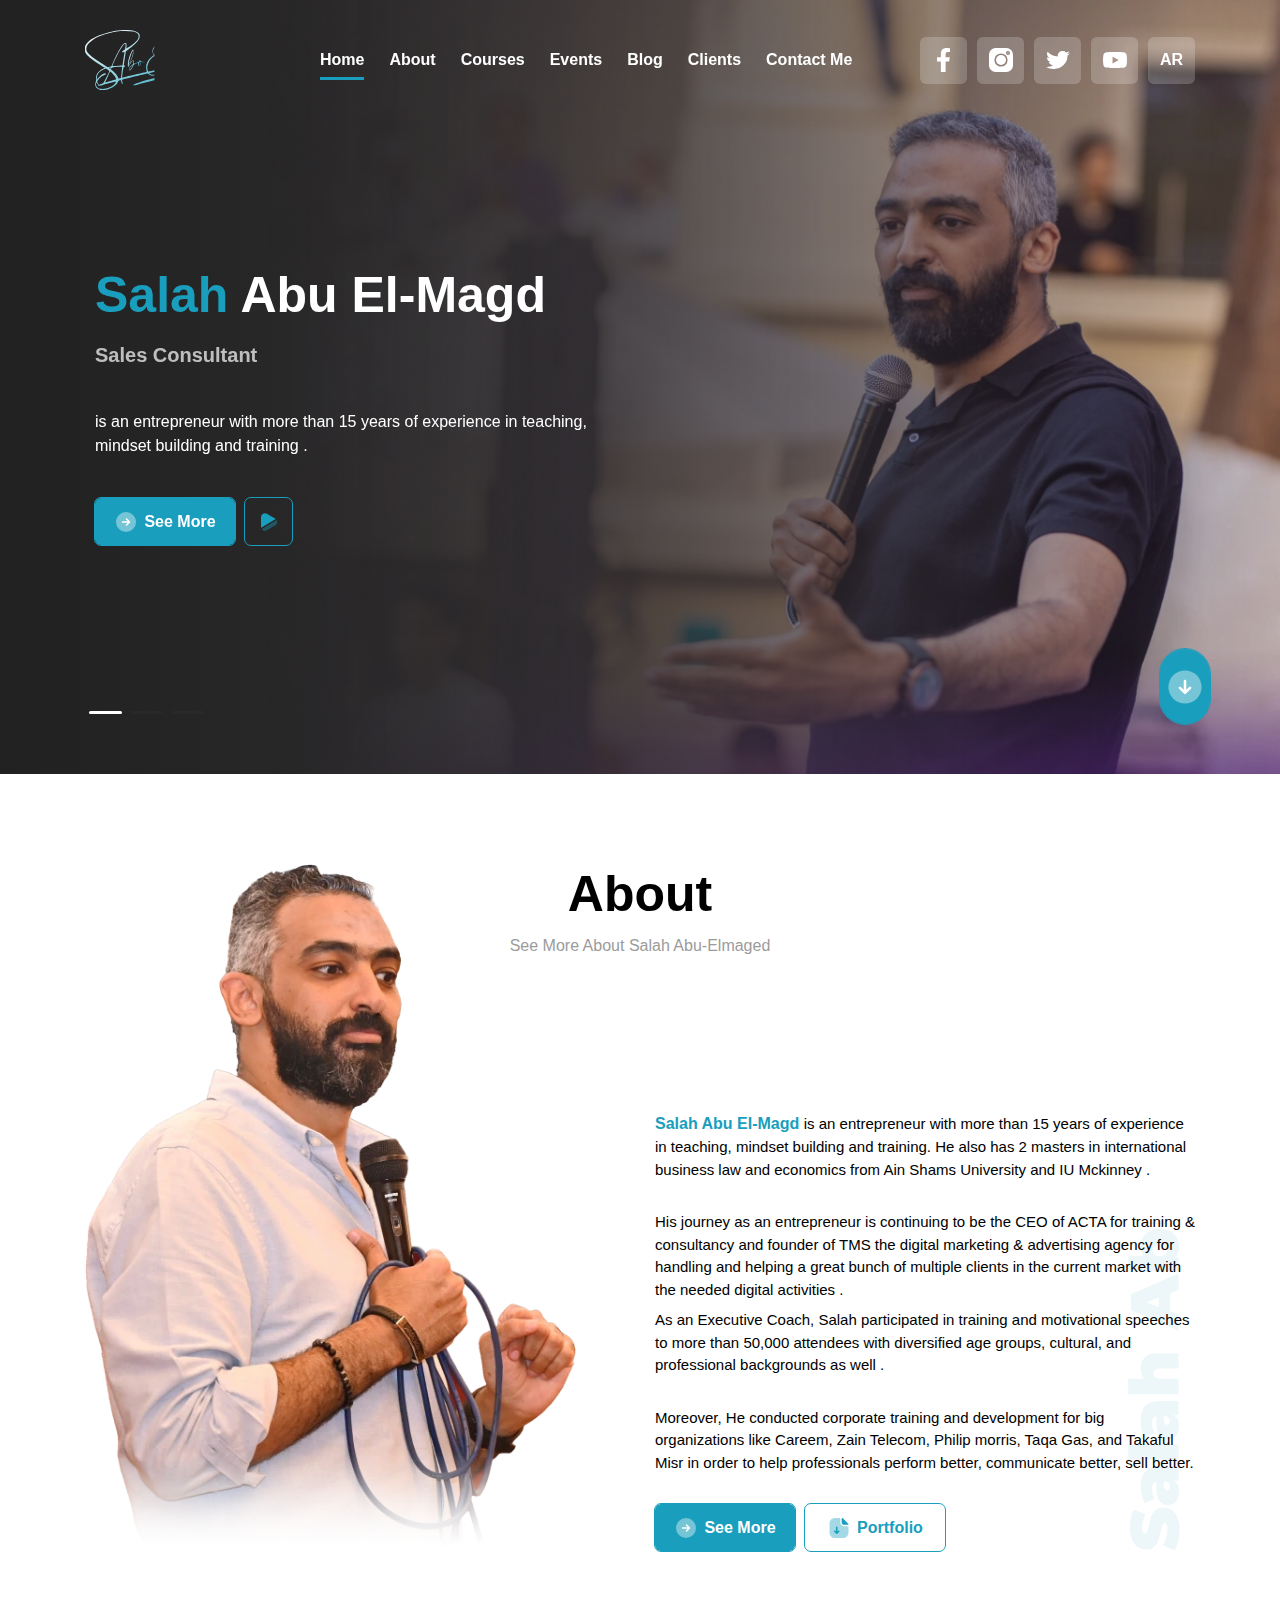
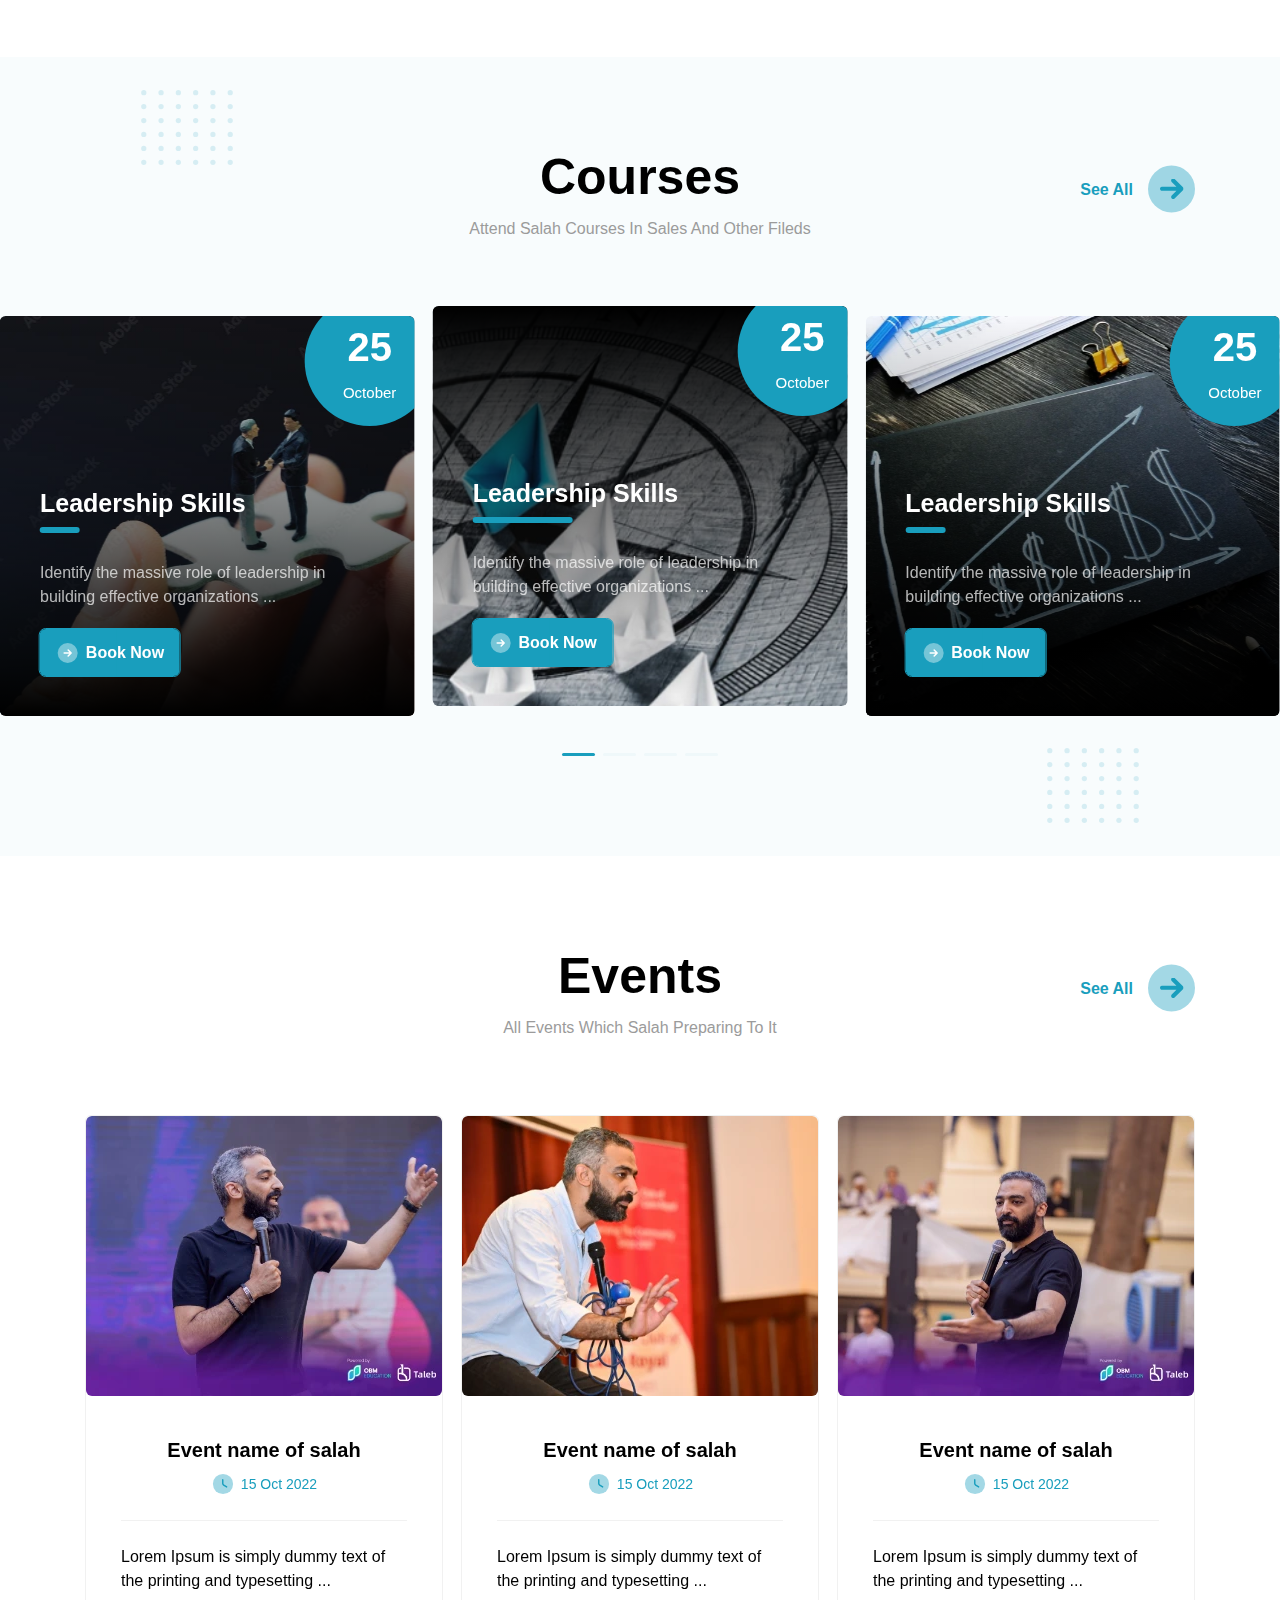
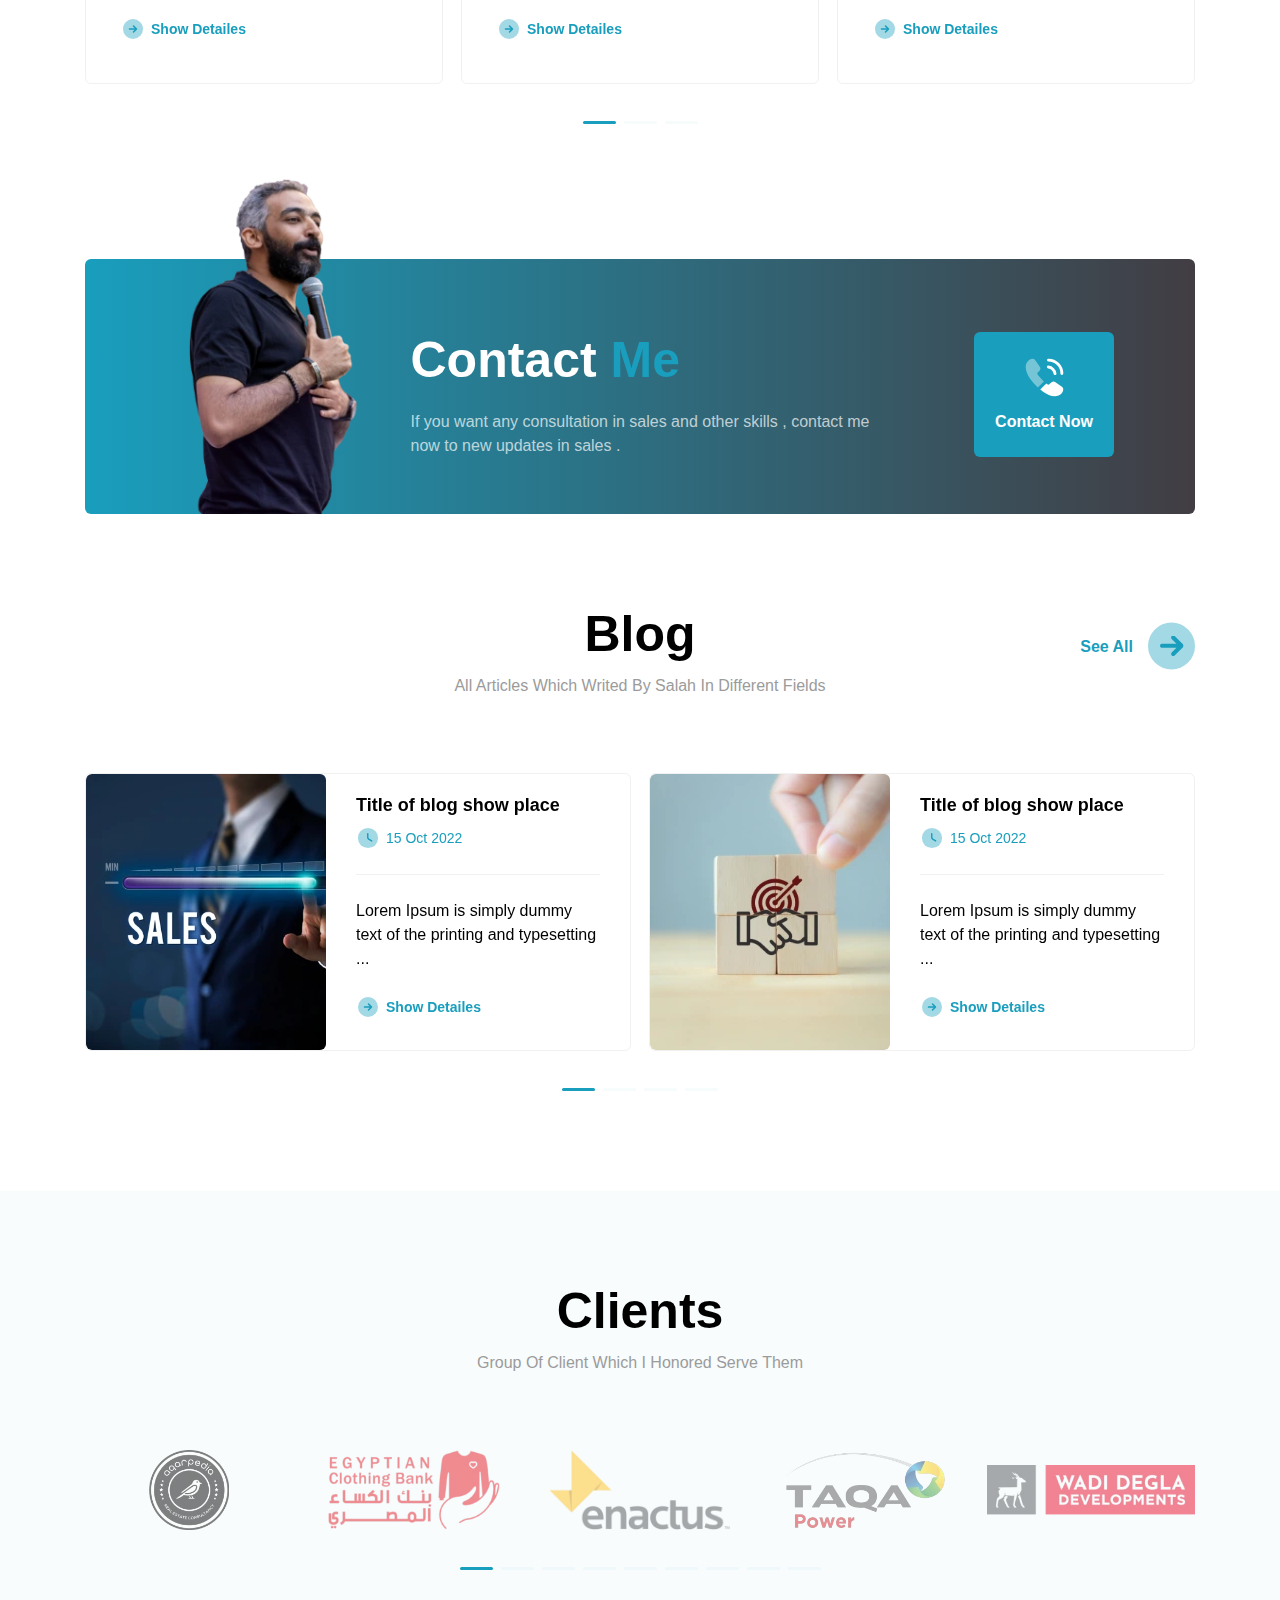
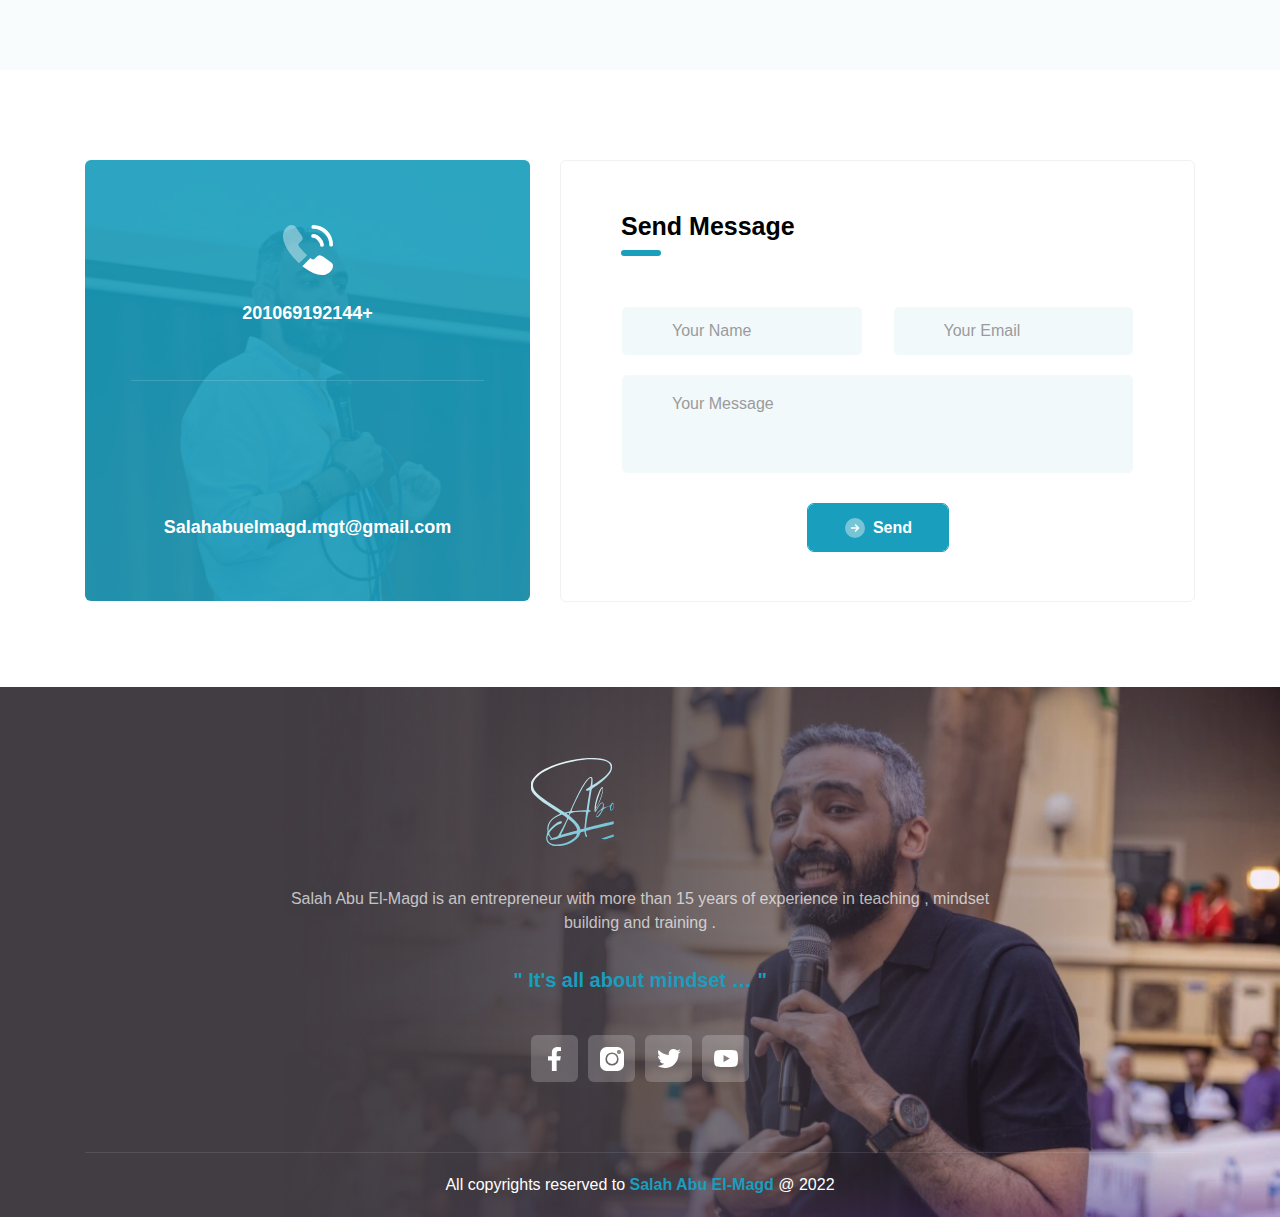
==== index.html @ ba46183a "edit data" ====
<!DOCTYPE html>
<html dir="ltr">
  <head>
    <meta charset="utf-8">
    <meta name="description" content="....">
    <meta name="author" content="misara adel">
    <meta name="viewport" content="width=device-width, initial-scale=1, shrink-to-fit=no">
    <title>
      Salah Abu El-Magd
    </title>
    <link rel="shortcut icon" href="assets/images/logo/icon.png" type="image/x-icon"/>
    <link rel="stylesheet" href="assets/css/lib/all.min.css" />
    <link rel="stylesheet" href="assets/css/lib/animate.css" />
    <link rel="stylesheet" href="assets/css/lib/bootstrap.css" />
    <!-- <link rel="stylesheet" href="assets/css/lib/bootstrap-rtl.min.css" /> -->
    <link rel="stylesheet" href="assets/css/lib/swiper-bundle.min.css" />
    <link rel="stylesheet" href="assets/css/style.css" />
  </head>
  <body>
    <nav class="navbar">
      <div class="container">
        <div class="contain">
          <div class="hamburger">
            <span class="line"></span>
            <span class="line"></span>
            <span class="line"></span>
          </div>
          
          <a href="index.html" class="brand-name">
            <img src="assets/images/logo/logo.svg" loading="lazy" alt="" />
          </a>

          <div class="nav-contain">
            <ul class="navbar-nav">
              <li class="nav-item">
                <a href="index.html" class="nav-link active">
                  Home
                </a>
              </li>
  
              <li class="nav-item">
                <a href="about.html" class="nav-link">
                  About
                </a>
              </li>
  
              <li class="nav-item">
                <a href="courses.html" class="nav-link">
                  Courses
                </a>
              </li>
  
              <li class="nav-item">
                <a href="events.html" class="nav-link">
                  Events
                </a>
              </li>
  
              <li class="nav-item">
                <a href="blog.html" class="nav-link">
                  Blog
                </a>
              </li>
  
              <li class="nav-item">
                <a href="#" class="nav-link">
                  Clients
                </a>
              </li>
  
              <li class="nav-item">
                <a href="contact.html" class="nav-link">
                  Contact Me
                </a>
              </li>
            </ul>

            <ul class="socail-media">
              <li>
                <a href="#">
                  <img src="assets/images/footer/facebook.svg" loading="lazy" alt="" />
                </a>
              </li>

              <li>
                <a href="#">
                  <img src="assets/images/footer/instagram.svg" loading="lazy" alt="" />
                </a>
              </li>

              <li>
                <a href="#">
                  <img src="assets/images/footer/twitter.svg" loading="lazy" alt="" />
                </a>
              </li>

              <li>
                <a href="#">
                  <img src="assets/images/footer/youtube.svg" loading="lazy" alt="" />
                </a>
              </li>

              <li>
                <a href="#">
                  <span>
                    AR
                  </span>
                </a>
              </li>
            </ul>
          </div>
        </div>
      </div>
    </nav>

    <main>
      <header>
        <div class="container">
          <div class="row">
            <div class="col-lg-6 col-12">
              <div class="swiper swiper-header">
                <div class="swiper-wrapper">
                  <div class="swiper-slide">
                    <div class="contain">
                      <h1>
                        <span>
                          Salah
                        </span>

                        Abu El-Magd
                      </h1>

                      <p class="sub-title">
                        Sales Consultant
                      </p>

                      <p class="desc">
                        is an entrepreneur with more than 15 years of experience in teaching, mindset building and training .
                      </p>

                      <div class="button-contain">
                        <a href="about.html" class="custom-btn primary-color">
                          <img src="assets/images/icons/arrow.svg" loading="lazy" alt="" />

                          <span>
                            See More
                          </span>
                        </a>

                        <a href="#" class="video-play">
                          <img src="assets/images/icons/video.svg" loading="lazy" alt="" />
                        </a>
                      </div>
                    </div>
                  </div>

                  <div class="swiper-slide">
                    <div class="contain">
                      <h1>
                        <span>
                          Salah
                        </span>

                        Abu El-Magd
                      </h1>

                      <p class="sub-title">
                        Sales Consultant
                      </p>

                      <p class="desc">
                        is an entrepreneur with more than 15 years of experience in teaching, mindset building and training .
                      </p>

                      <div class="button-contain">
                        <a href="about.html" class="custom-btn primary-color">
                          <img src="assets/images/icons/arrow.svg" loading="lazy" alt="" />

                          <span>
                            See More
                          </span>
                        </a>

                        <a href="#" class="video-play">
                          <img src="assets/images/icons/video.svg" loading="lazy" alt="" />
                        </a>
                      </div>
                    </div>
                  </div>

                  <div class="swiper-slide">
                    <div class="contain">
                      <h1>
                        <span>
                          Salah
                        </span>

                        Abu El-Magd
                      </h1>

                      <p class="sub-title">
                        Sales Consultant
                      </p>

                      <p class="desc">
                        is an entrepreneur with more than 15 years of experience in teaching, mindset building and training .
                      </p>

                      <div class="button-contain">
                        <a href="about.html" class="custom-btn primary-color">
                          <img src="assets/images/icons/arrow.svg" loading="lazy" alt="" />

                          <span>
                            See More
                          </span>
                        </a>

                        <a href="#" class="video-play">
                          <img src="assets/images/icons/video.svg" loading="lazy" alt="" />
                        </a>
                      </div>
                    </div>
                  </div>
                </div>

                <div class="swiper-pagination"></div>
              </div>
            </div>
          </div>

          <a href="#courses" class="scroll-arrow">
            <img src="assets/images/icons/down_arrow.svg" loading="lazy" alt="" />
          </a>
        </div>
      </header>

      <section class="about general-section">
        <div class="container">
          <div class="heading">
            <h1>
              About
            </h1>

            <p>
              See more about Salah Abu-Elmaged
            </p>
          </div>

          <div class="row">
            <div class="col-lg-6 col-12 mobile-order-1">
              <div class="image-content">
                <img
                  src="assets/images/about/about.webp"
                  loading="lazy"
                  alt="" />
              </div>
            </div>

            <div class="col-lg-6 col-12 mobile-order-0 mb-3">
              <div class="contain">
                <p>
                  <span>
                    Salah Abu EI-Magd
                  </span>

                  is an entrepreneur with more than 15 years of experience in teaching, mindset building and training. He also has 2 masters in international business law and economics from Ain Shams University and IU Mckinney . 
                </p>

                <p class="mb-2">
                  His journey as an entrepreneur is continuing to be the CEO of ACTA for training & consultancy and founder of TMS the digital marketing & advertising agency for handling and helping a great bunch of multiple clients in the current market with the needed digital activities . 
                </p>

                <p>
                  As an Executive Coach, Salah participated in training and motivational speeches to more than 50,000 attendees with diversified age groups, cultural, and professional backgrounds as well . 
                </p>

                <p>
                  Moreover, He conducted corporate training and development for big organizations like Careem, Zain Telecom, Philip morris, Taqa Gas, and Takaful Misr in order to help professionals perform better, communicate better, sell better. 
                </p>

                <div class="button-contain">
                  <a href="about.html" class="custom-btn primary-color">
                    <img
                      src="assets/images/icons/arrow.svg"
                      loading="lazy"
                      alt="" />

                    <span>
                      See More
                    </span>
                  </a>

                  <a href="#" class="custom-btn boder-color">
                    <img
                      src="assets/images/icons/download.svg"
                      loading="lazy"
                      alt="" />

                    <span>
                      Portfolio
                    </span>
                  </a>
                </div>
              </div>
            </div>
          </div>
        </div>
      </section>

      <section class="courses general-section" id="courses">
        <div class="container">
          <div class="heading">
            <h1>
              Courses
            </h1>

            <p>
              Attend salah courses in sales and other fileds
            </p>

            <a href="courses.html" class="see-more">
              <span>
                See All
              </span>
  
              <div class="image-content">
                <img src="assets/images/icons/left_arrow.svg" loading="lazy" alt="" />
              </div>
            </a>
          </div>
        </div>

        <div class="swiper swiper-courses">
          <div class="swiper-wrapper">
            <div class="swiper-slide">
              <div class="course-box">
                <div class="date">
                  <span class="number">
                    25
                  </span>

                  <span class="month">
                    October
                  </span>
                </div>

                <img src="assets/images/courses/course_1.webp" class="banner-img" loading="lazy" alt="" />

                <div class="contain">
                  <h2>
                    Leadership Skills
                  </h2>

                  <p>
                    Identify the massive role of leadership in building effective organizations ...
                  </p>

                  <a href="course_details.html" class="custom-btn primary-color">
                    <img src="assets/images/icons/arrow.svg" loading="lazy" alt="" />

                    <span>
                      Book Now
                    </span>
                  </a>
                </div>
              </div>
            </div>

            <div class="swiper-slide">
              <div class="course-box">
                <div class="date">
                  <span class="number">
                    25
                  </span>

                  <span class="month">
                    October
                  </span>
                </div>

                <img src="assets/images/courses/course_2.webp" class="banner-img" loading="lazy" alt="" />

                <div class="contain">
                  <h2>
                    Leadership Skills
                  </h2>

                  <p>
                    Identify the massive role of leadership in building effective organizations ...
                  </p>

                  <a href="course_details.html" class="custom-btn primary-color">
                    <img src="assets/images/icons/arrow.svg" loading="lazy" alt="" />

                    <span>
                      Book Now
                    </span>
                  </a>
                </div>
              </div>
            </div>

            <div class="swiper-slide">
              <div class="course-box">
                <div class="date">
                  <span class="number">
                    25
                  </span>

                  <span class="month">
                    October
                  </span>
                </div>

                <img src="assets/images/courses/course_3.webp" class="banner-img" loading="lazy" alt="" />

                <div class="contain">
                  <h2>
                    Leadership Skills
                  </h2>

                  <p>
                    Identify the massive role of leadership in building effective organizations ...
                  </p>

                  <a href="course_details.html" class="custom-btn primary-color">
                    <img src="assets/images/icons/arrow.svg" loading="lazy" alt="" />

                    <span>
                      Book Now
                    </span>
                  </a>
                </div>
              </div>
            </div>

            <div class="swiper-slide">
              <div class="course-box">
                <div class="date">
                  <span class="number">
                    25
                  </span>

                  <span class="month">
                    October
                  </span>
                </div>

                <img src="assets/images/courses/course_3.webp" class="banner-img" loading="lazy" alt="" />

                <div class="contain">
                  <h2>
                    Leadership Skills
                  </h2>

                  <p>
                    Identify the massive role of leadership in building effective organizations ...
                  </p>

                  <a href="course_details.html" class="custom-btn primary-color">
                    <img src="assets/images/icons/arrow.svg" loading="lazy" alt="" />

                    <span>
                      Book Now
                    </span>
                  </a>
                </div>
              </div>
            </div>
          </div>

          <div class="swiper-pagination"></div>
        </div>
      </section>

      <section class="events general-section">
        <div class="container">
          <div class="heading">
            <h1>
              Events
            </h1>

            <p>
              All events which salah preparing to it
            </p>

            <a href="events.html" class="see-more">
              <span>
                See All
              </span>
  
              <div class="image-content">
                <img src="assets/images/icons/left_arrow.svg" loading="lazy" alt="" />
              </div>
            </a>
          </div>

          <div class="swiper swiper-events">
            <div class="swiper-wrapper">
              <div class="swiper-slide">
                <div class="events-box">
                  <div class="image-content">
                    <img
                      src="assets/images/events/event_1.webp"
                      loading="lazy"
                      alt="" />
                  </div>

                  <div class="contain">
                    <h2>
                      Event name of salah
                    </h2>
                    
                    <div class="date">
                      <img src="assets/images/icons/clock.svg" loading="lazy" alt="" />

                      <span>
                        15 Oct 2022
                      </span>
                    </div>

                    <p>
                      Lorem Ipsum is simply dummy text of the printing and typesetting ...
                    </p>

                    <a href="single-event.html" class="see-more">
                      <img src="assets/images/icons/details_arrow.svg" loading="lazy" alt="" />

                      <span>
                        Show Detailes
                      </span>
                    </a>
                  </div>
                </div>
              </div>

              <div class="swiper-slide">
                <div class="events-box">
                  <div class="image-content">
                    <img
                      src="assets/images/events/event_2.webp"
                      loading="lazy"
                      alt="" />
                  </div>

                  <div class="contain">
                    <h2>
                      Event name of salah
                    </h2>
                    
                    <div class="date">
                      <img src="assets/images/icons/clock.svg" loading="lazy" alt="" />

                      <span>
                        15 Oct 2022
                      </span>
                    </div>

                    <p>
                      Lorem Ipsum is simply dummy text of the printing and typesetting ...
                    </p>

                    <a href="single-event.html" class="see-more">
                      <img src="assets/images/icons/details_arrow.svg" loading="lazy" alt="" />

                      <span>
                        Show Detailes
                      </span>
                    </a>
                  </div>
                </div>
              </div>

              <div class="swiper-slide">
                <div class="events-box">
                  <div class="image-content">
                    <img
                      src="assets/images/events/event_3.webp"
                      loading="lazy"
                      alt="" />
                  </div>

                  <div class="contain">
                    <h2>
                      Event name of salah
                    </h2>
                    
                    <div class="date">
                      <img src="assets/images/icons/clock.svg" loading="lazy" alt="" />

                      <span>
                        15 Oct 2022
                      </span>
                    </div>

                    <p>
                      Lorem Ipsum is simply dummy text of the printing and typesetting ...
                    </p>

                    <a href="single-event.html" class="see-more">
                      <img src="assets/images/icons/details_arrow.svg" loading="lazy" alt="" />

                      <span>
                        Show Detailes
                      </span>
                    </a>
                  </div>
                </div>
              </div>
            </div>

            <div class="swiper-pagination"></div>
          </div>
        </div>
      </section>

      <section class="contact-now">
        <div class="container">
          <div class="contain">
            <div class="row">
              <div class="col-lg-3 col-12">
                <div class="image-content">
                  <img src="assets/images/contact_now/contact.webp" loading="lazy" alt="" />
                </div>
              </div>

              <div class="col-lg-9 col-12">
                <div class="data">
                  <div class="head-contain">
                    <h1>
                      Contact 

                      <span>
                        Me
                      </span>
                    </h1>

                    <p>
                      If you want any consultation in sales and other skills , contact me now to new updates in sales .
                    </p>
                  </div>

                  <a href="#" class="contact-phone">
                    <img src="assets/images/icons/call.svg" loading="lazy" alt="" />

                    <span>
                      Contact Now
                    </span>
                  </a>
                </div>
              </div>
            </div>
          </div>
        </div>
      </section>

      <section class="blog general-section">
        <div class="container">
          <div class="heading">
            <h1>
              Blog
            </h1>

            <p>
              All articles which writed by salah in different fields
            </p>

            <a href="blog.html" class="see-more">
              <span>
                See All
              </span>

              <div class="image-content">
                <img src="assets/images/icons/left_arrow.svg" loading="lazy" alt="" />
              </div>
            </a>
          </div>

          <div class="swiper swiper-blog">
            <div class="swiper-wrapper">
              <div class="swiper-slide">
                <div class="blog-box">
                  <div class="image-content">
                    <img src="assets/images/blog/blog_1.webp" loading="lazy" alt="" />
                  </div>

                  <div class="contain">
                    <h2>
                      Title of blog show place
                    </h2>

                    <div class="date">
                      <img src="assets/images/icons/clock.svg" loading="lazy" alt="" />

                      <span>
                        15 Oct 2022
                      </span>
                    </div>

                    <p>
                      Lorem Ipsum is simply dummy text of the printing and typesetting ...
                    </p>

                    <a href="single-blog.html" class="see-more">
                      <img src="assets/images/icons/details_arrow.svg" loading="lazy" alt="" />

                      <span>
                        Show Detailes
                      </span>
                    </a>
                  </div>
                </div>
              </div>

              <div class="swiper-slide">
                <div class="blog-box">
                  <div class="image-content">
                    <img src="assets/images/blog/blog_2.webp" loading="lazy" alt="" />
                  </div>

                  <div class="contain">
                    <h2>
                      Title of blog show place
                    </h2>

                    <div class="date">
                      <img src="assets/images/icons/clock.svg" loading="lazy" alt="" />

                      <span>
                        15 Oct 2022
                      </span>
                    </div>

                    <p>
                      Lorem Ipsum is simply dummy text of the printing and typesetting ...
                    </p>

                    <a href="single-blog.html" class="see-more">
                      <img src="assets/images/icons/details_arrow.svg" loading="lazy" alt="" />

                      <span>
                        Show Detailes
                      </span>
                    </a>
                  </div>
                </div>
              </div>

              <div class="swiper-slide">
                <div class="blog-box">
                  <div class="image-content">
                    <img src="assets/images/blog/blog_1.webp" loading="lazy" alt="" />
                  </div>

                  <div class="contain">
                    <h2>
                      Title of blog show place
                    </h2>

                    <div class="date">
                      <img src="assets/images/icons/clock.svg" loading="lazy" alt="" />

                      <span>
                        15 Oct 2022
                      </span>
                    </div>

                    <p>
                      Lorem Ipsum is simply dummy text of the printing and typesetting ...
                    </p>

                    <a href="single-blog.html" class="see-more">
                      <img src="assets/images/icons/details_arrow.svg" loading="lazy" alt="" />

                      <span>
                        Show Detailes
                      </span>
                    </a>
                  </div>
                </div>
              </div>

              <div class="swiper-slide">
                <div class="blog-box">
                  <div class="image-content">
                    <img src="assets/images/blog/blog_2.webp" loading="lazy" alt="" />
                  </div>

                  <div class="contain">
                    <h2>
                      Title of blog show place
                    </h2>

                    <div class="date">
                      <img src="assets/images/icons/clock.svg" loading="lazy" alt="" />

                      <span>
                        15 Oct 2022
                      </span>
                    </div>

                    <p>
                      Lorem Ipsum is simply dummy text of the printing and typesetting ...
                    </p>

                    <a href="single-blog.html" class="see-more">
                      <img src="assets/images/icons/details_arrow.svg" loading="lazy" alt="" />

                      <span>
                        Show Detailes
                      </span>
                    </a>
                  </div>
                </div>
              </div>
            </div>

            <div class="swiper-pagination"></div>
          </div>
        </div>
      </section>

      <section class="clients general-section">
        <div class="container">
          <div class="heading">
            <h1>
              Clients
            </h1>

            <p>
              Group of client which I honored serve them
            </p>
          </div>

          <div class="swiper swiper-clients">
            <div class="swiper-wrapper">
              <div class="swiper-slide">
                <div class="client-box">
                  <img src="assets/images/clients/client_1.webp" loading="lazy" alt="" />
                </div>
              </div>

              <div class="swiper-slide">
                <div class="client-box">
                  <img src="assets/images/clients/client_2.webp" loading="lazy" alt="" />
                </div>
              </div>

              <div class="swiper-slide">
                <div class="client-box">
                  <img src="assets/images/clients/client_3.webp" loading="lazy" alt="" />
                </div>
              </div>

              <div class="swiper-slide">
                <div class="client-box">
                  <img src="assets/images/clients/client_4.webp" loading="lazy" alt="" />
                </div>
              </div>

              <div class="swiper-slide">
                <div class="client-box">
                  <img src="assets/images/clients/client_5.webp" loading="lazy" alt="" />
                </div>
              </div>

              <div class="swiper-slide">
                <div class="client-box">
                  <img src="assets/images/clients/client_2.webp" loading="lazy" alt="" />
                </div>
              </div>

              <div class="swiper-slide">
                <div class="client-box">
                  <img src="assets/images/clients/client_3.webp" loading="lazy" alt="" />
                </div>
              </div>

              <div class="swiper-slide">
                <div class="client-box">
                  <img src="assets/images/clients/client_4.webp" loading="lazy" alt="" />
                </div>
              </div>

              <div class="swiper-slide">
                <div class="client-box">
                  <img src="assets/images/clients/client_5.webp" loading="lazy" alt="" />
                </div>
              </div>
            </div>

            <div class="swiper-pagination"></div>
          </div>
        </div>
      </section>

      <section class="contact-us general-section">
        <div class="container">
          <div class="row">
            <div class="col-lg-5 col-12 mb-3">
              <div class="contact-box">
                <a href="tel:+201069192144" target="_blank" class="contact-phone">
                  <img src="assets/images/icons/call.svg" loading="lazy" alt="" />

                  <span>
                    201069192144+
                  </span>
                </a>

                <a href="mailto:Salahabuelmagd.mgt@gmail.com" target="_blank" class="contact-email">
                  <img src="assets/images/icons/sms.svg" loading="lazy" alt="" />

                  <span>
                    Salahabuelmagd.mgt@gmail.com
                  </span>
                </a>
              </div>
            </div>

            <div class="col-lg-7 col-12">
              <form action="" class="form-contain">
                <h1>
                  Send Message
                </h1>

                <div class="row">
                  <div class="col-lg-6 col-12">
                    <div class="form-group">
                      <img src="assets/images/icons/user.svg" loading="lazy" alt="" />

                      <input type="text" placeholder="Your Name" class="form-control" />
                    </div>
                  </div>

                  <div class="col-lg-6 col-12">
                    <div class="form-group">
                      <img src="assets/images/icons/sms.svg" loading="lazy" alt="" />

                      <input type="text" placeholder="Your Email" class="form-control" />
                    </div>
                  </div>

                  <div class="col-12">
                    <div class="form-group text-area">
                      <img src="assets/images/icons/write.svg" loading="lazy" alt="" />

                      <textarea name="" placeholder="Your Message " class="form-control" id="" cols="30" rows="10"></textarea>
                    </div>
                  </div>

                  <div class="col-12">
                    <div class="button-contain">
                      <a href="#" class="custom-btn primary-color">
                        <img src="assets/images/icons/arrow.svg" loading="lazy" alt="" />

                        <span>
                          Send
                        </span>
                      </a>
                    </div>
                  </div>
                </div>
              </form>
            </div>
          </div>
        </div>
      </section>
    </main>

    <footer>
      <div class="container">
        <div class="row">
          <div class="col-lg-8 col-12 mx-auto">
            <div class="contain">
              <a href="index.html" class="brand-name">
                <img src="assets/images/logo/logo.svg" loading="lazy" alt="" />
              </a>
    
              <p>
                Salah Abu El-Magd is an entrepreneur with more than 15 years of experience in
                teaching , mindset building and training .
              </p>
    
              <span>
                " It's all about mindset … "
              </span>
    
              <ul class="socail-media">
                <li>
                  <a href="#">
                    <img src="assets/images/footer/facebook.svg" loading="lazy" alt="" />
                  </a>
                </li>
    
                <li>
                  <a href="#">
                    <img src="assets/images/footer/instagram.svg" loading="lazy" alt="" />
                  </a>
                </li>
    
                <li>
                  <a href="#">
                    <img src="assets/images/footer/twitter.svg" loading="lazy" alt="" />
                  </a>
                </li>
    
                <li>
                  <a href="#">
                    <img src="assets/images/footer/youtube.svg" loading="lazy" alt="" />
                  </a>
                </li>
              </ul>
            </div>
          </div>
        </div>
        

        <div class="copyrights">
          <p>
            All copyrights reserved to 
            <span>
              Salah Abu El-Magd
            </span>
            @ 2022 
          </p>
        </div>
      </div>
    </footer>
    
    <script src="assets/js/lib/jquery4.js"></script>
    <script src="assets/js/lib/popper.js"></script>
    <script src="assets/js/lib/bootstrap.js"></script>
    <script src="assets/js/lib/swiper-bundle.min.js"></script>
    <script src="assets/js/lib/wow.min.js"></script>
    <script src="assets/js/main.js"></script>
  </body>
</html>
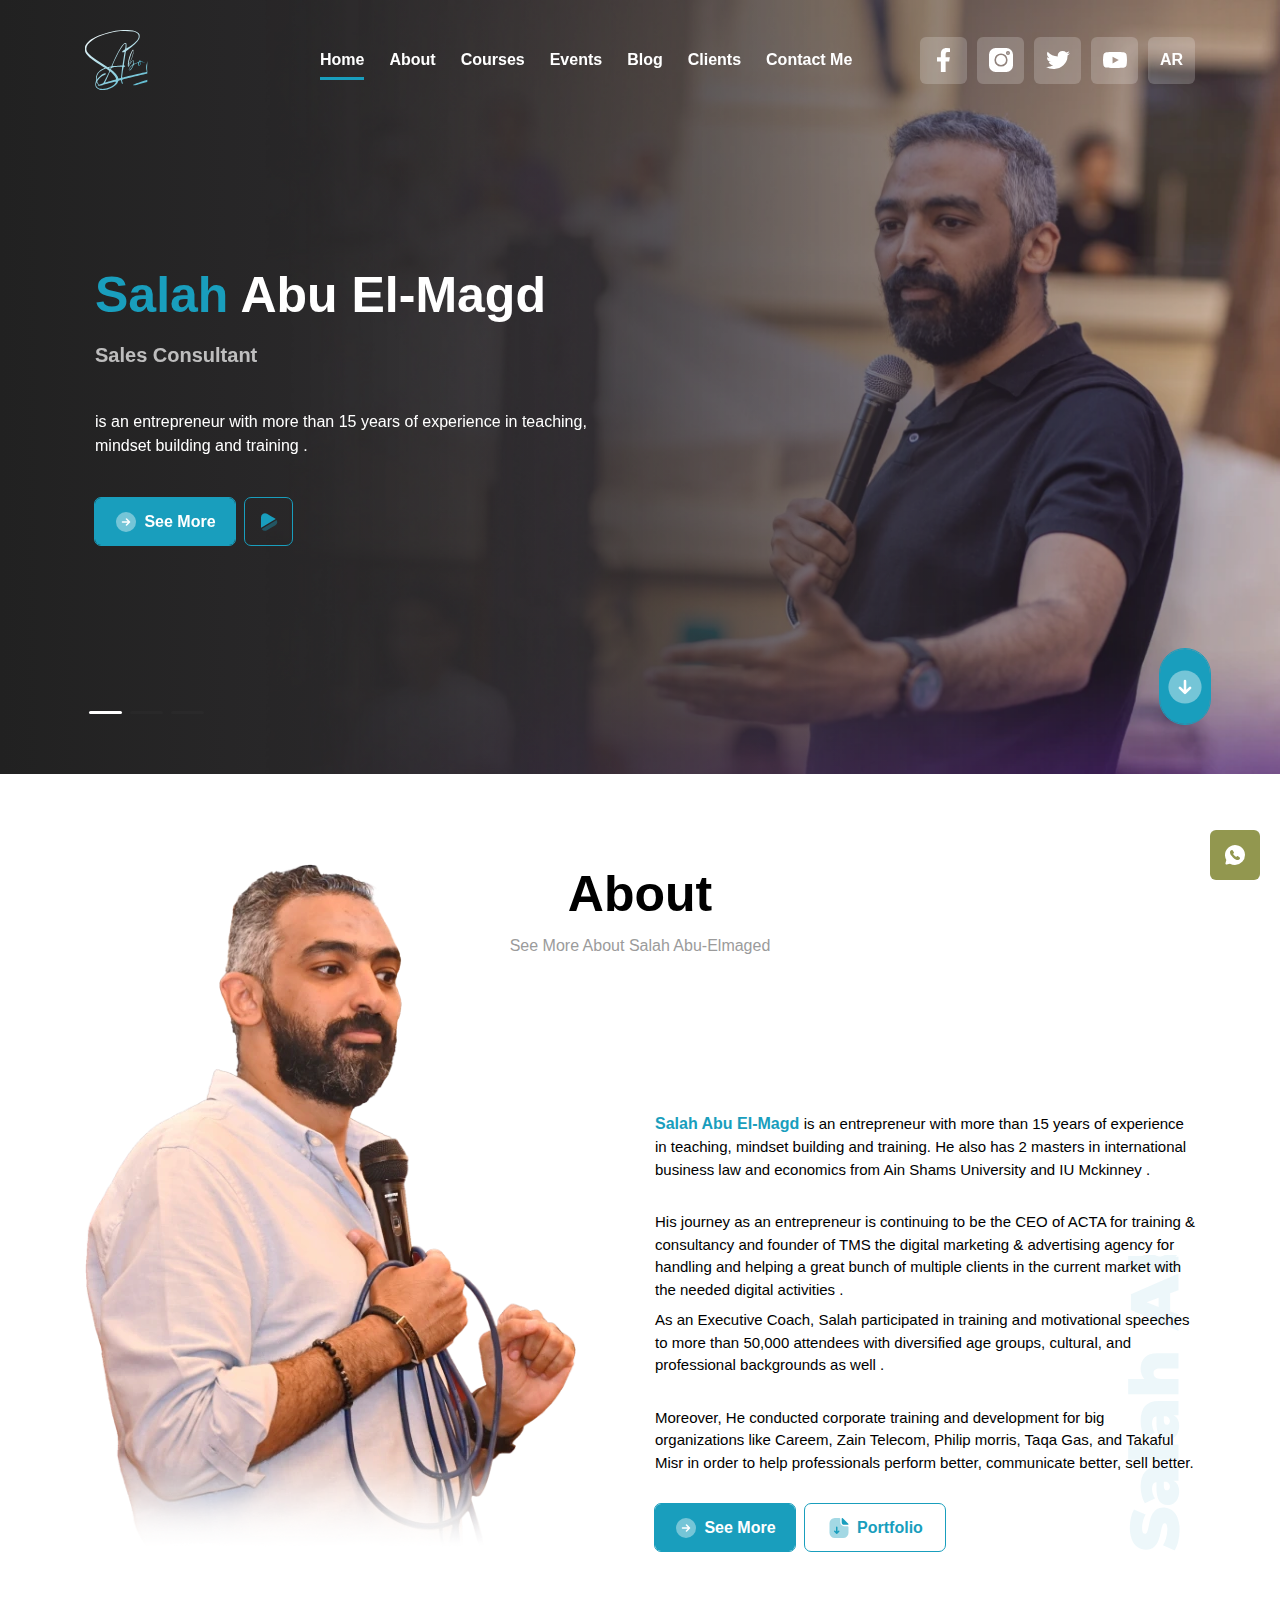
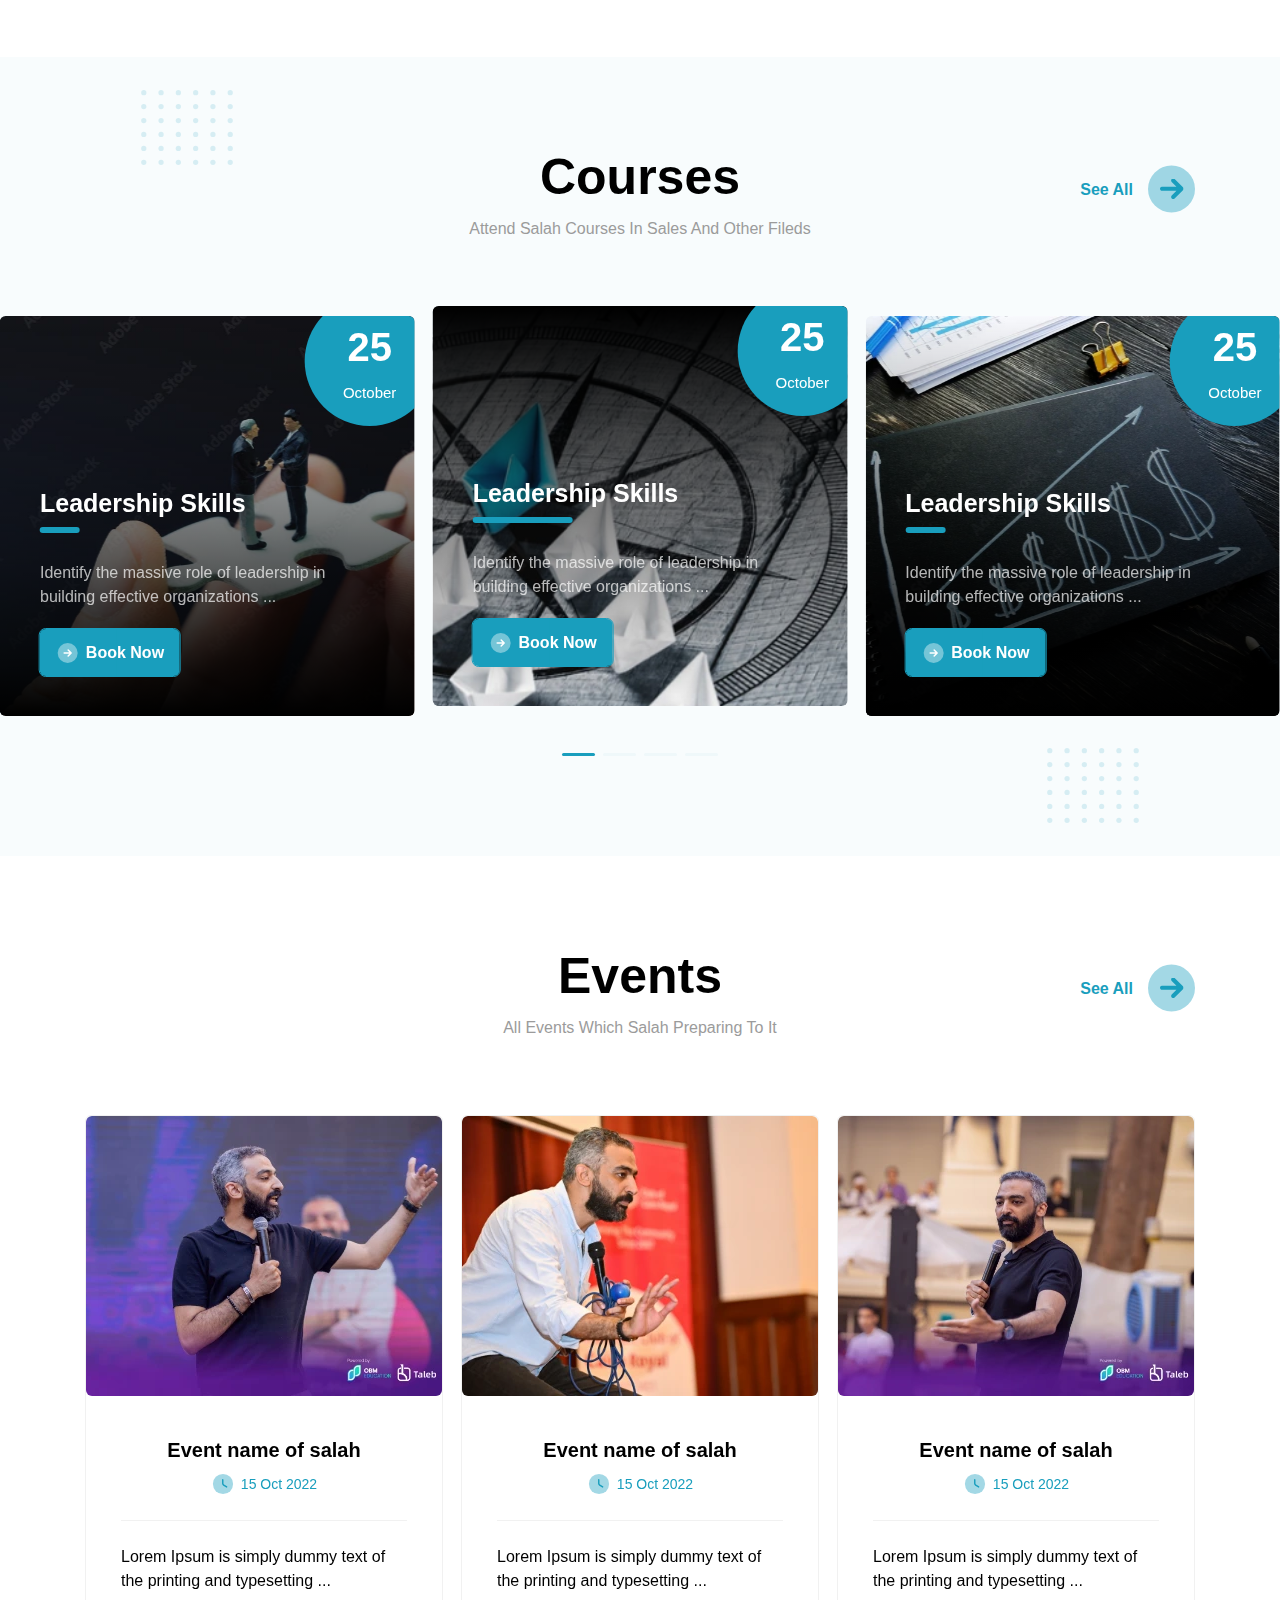
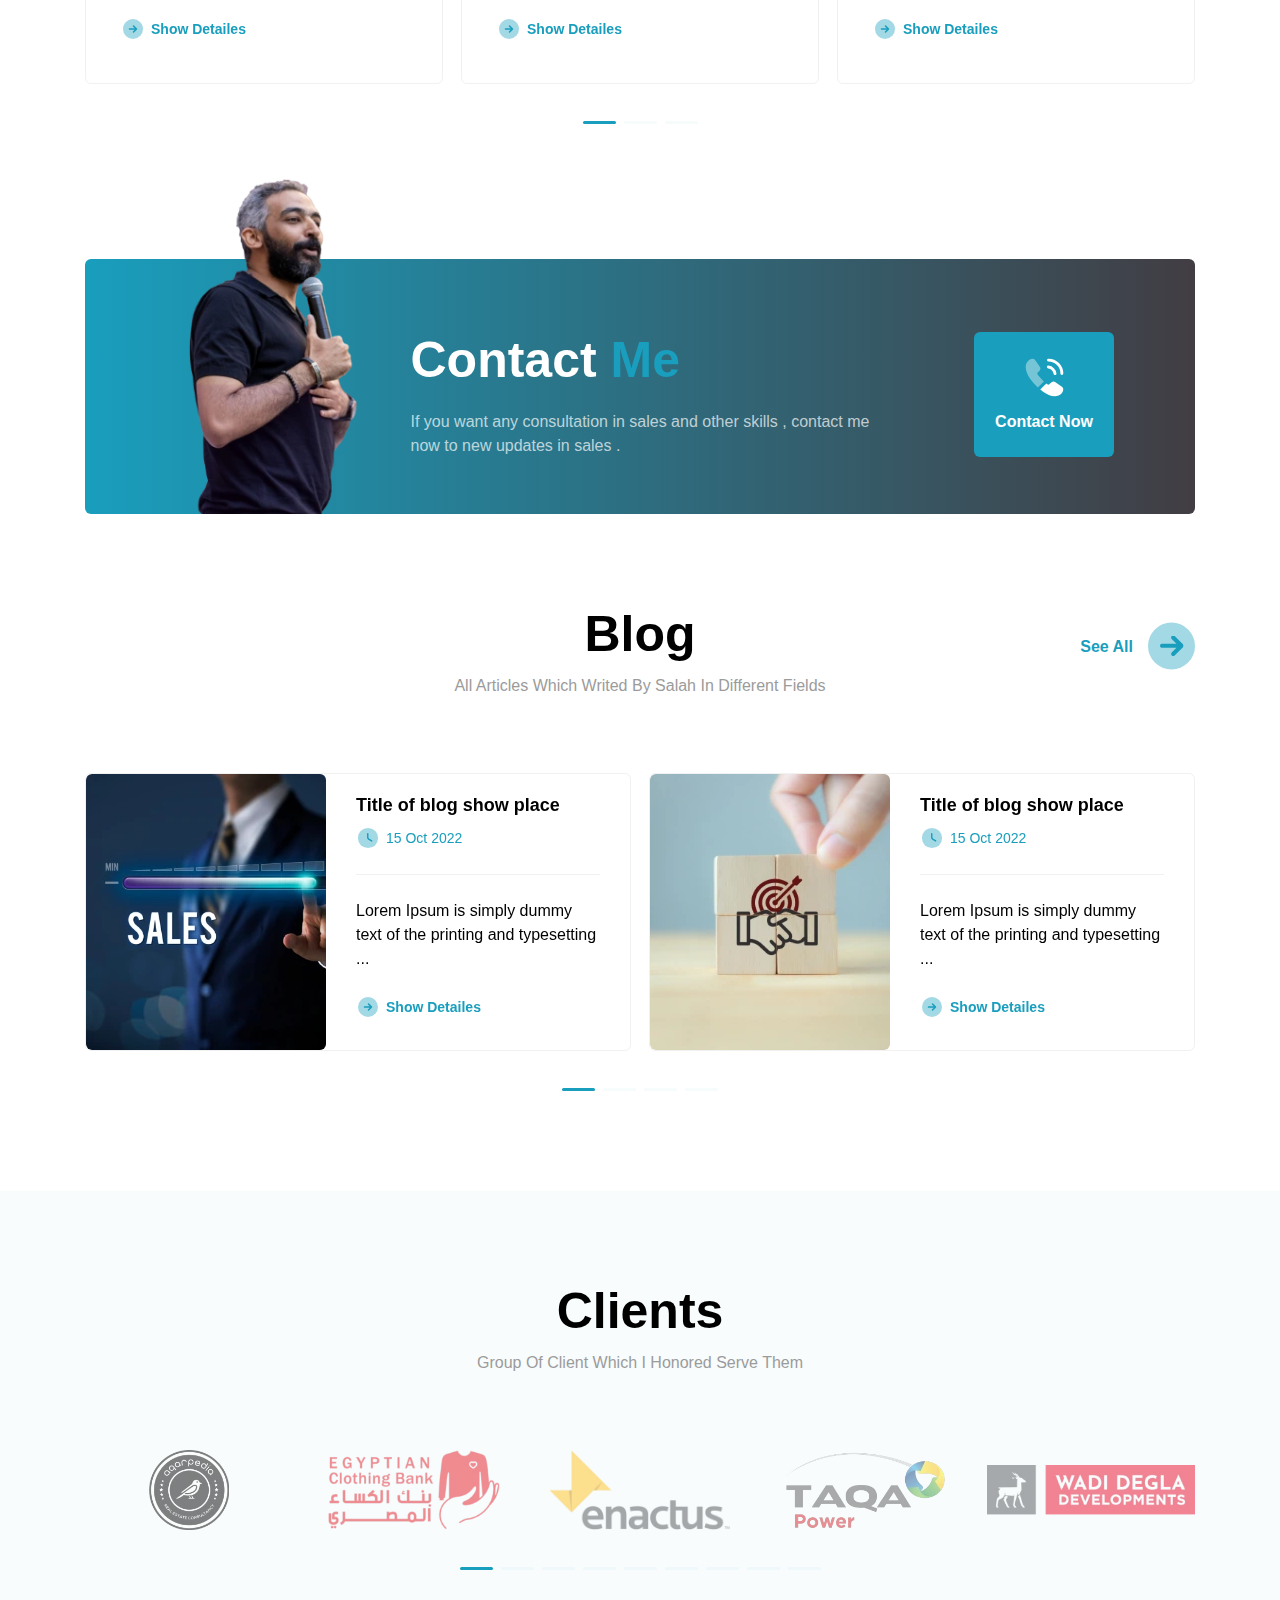
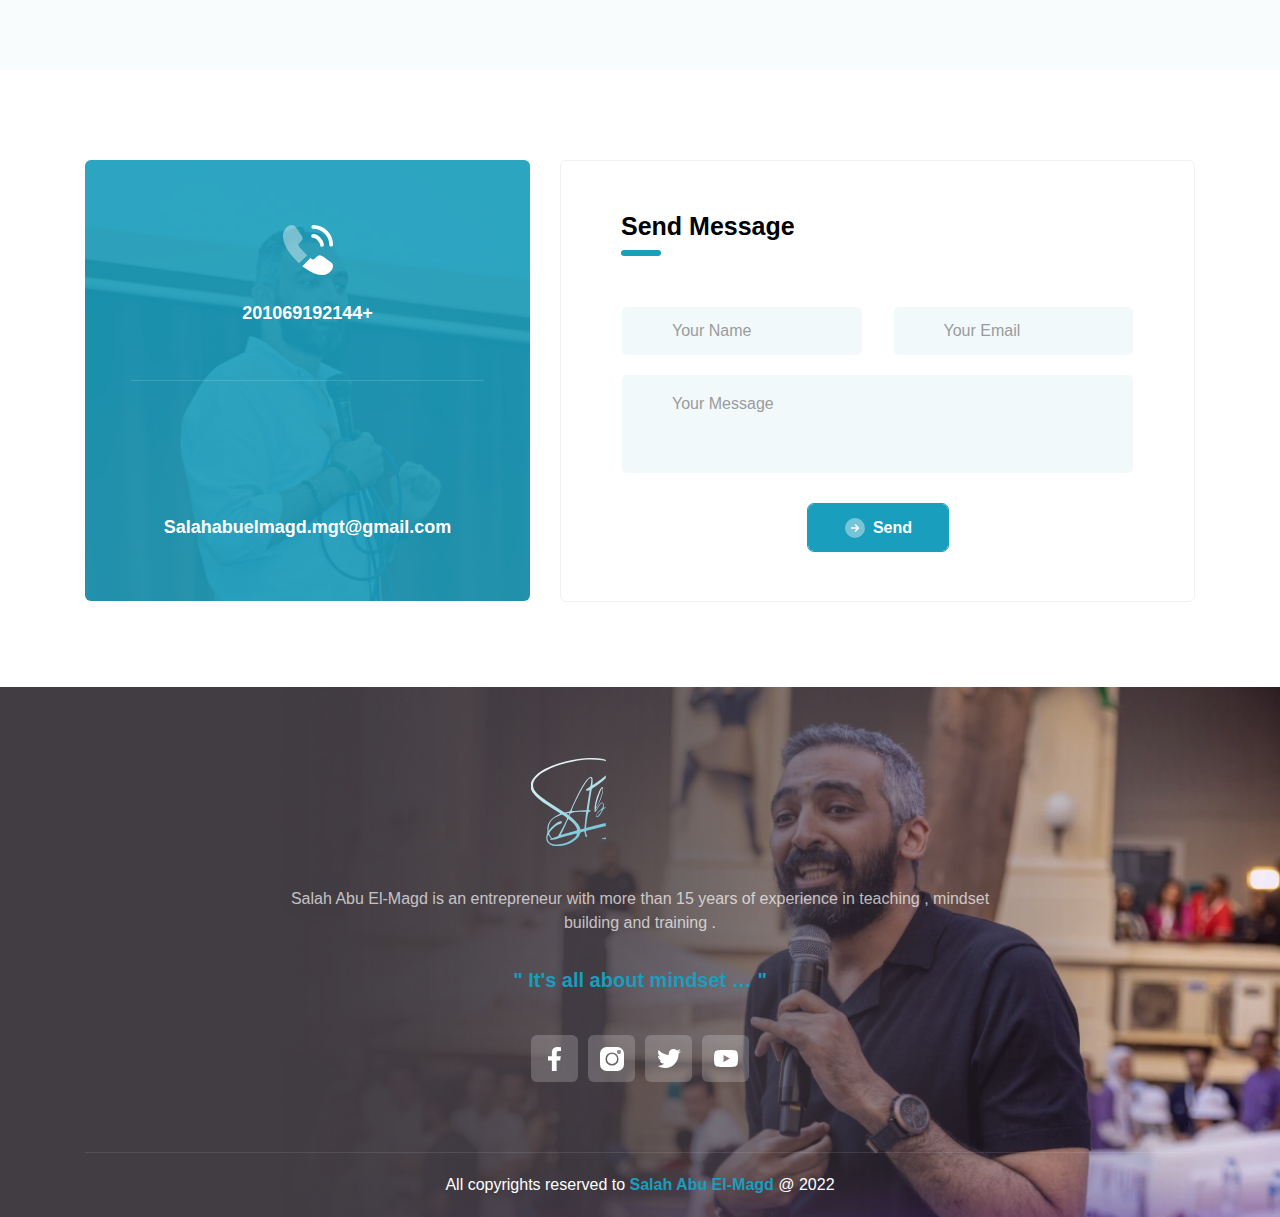
==== commit faeb0701: "edit data" ====
--- a/index.html
+++ b/index.html
@@ -9,7 +9,6 @@
       Salah Abu El-Magd
     </title>
     <link rel="shortcut icon" href="assets/images/logo/icon.png" type="image/x-icon"/>
-    <link rel="stylesheet" href="assets/css/lib/all.min.css" />
     <link rel="stylesheet" href="assets/css/lib/animate.css" />
     <link rel="stylesheet" href="assets/css/lib/bootstrap.css" />
     <!-- <link rel="stylesheet" href="assets/css/lib/bootstrap-rtl.min.css" /> -->
@@ -1026,12 +1025,15 @@
         </div>
       </div>
     </footer>
+
+    <a href="#" class="whatsapp-btn">
+      <img src="assets/images/icons/whats.svg" loading="lazy" alt="" />
+    </a>
     
     <script src="assets/js/lib/jquery4.js"></script>
     <script src="assets/js/lib/popper.js"></script>
     <script src="assets/js/lib/bootstrap.js"></script>
     <script src="assets/js/lib/swiper-bundle.min.js"></script>
-    <script src="assets/js/lib/wow.min.js"></script>
     <script src="assets/js/main.js"></script>
   </body>
 </html>--- a/assets/css/style.css
+++ b/assets/css/style.css
@@ -352,6 +352,10 @@
 html[dir=rtl] .contact-us .form-contain .form-group img {
   left: unset;
   right: 15px;
+}
+html[dir=rtl] .whatsapp-btn {
+  right: unset;
+  left: 20px;
 }
 
 :root {
@@ -2031,6 +2035,32 @@
 footer .copyrights p span {
   color: var(--primary-color);
   font-weight: 900;
+}
+
+.whatsapp-btn {
+  width: 50px;
+  height: 50px;
+  background-color: #92974F;
+  border-radius: 6px;
+  display: flex;
+  align-content: center;
+  align-items: center;
+  justify-content: center;
+  position: fixed;
+  bottom: 20px;
+  right: 20px;
+  z-index: 998;
+  overflow: hidden;
+}
+.whatsapp-btn img {
+  width: 24px;
+  height: 24px;
+  -o-object-fit: contain;
+     object-fit: contain;
+}
+.whatsapp-btn:hover img {
+  -webkit-animation: fadeInLeft 0.3s linear both;
+          animation: fadeInLeft 0.3s linear both;
 }
 
 @media (max-width: 999px) {
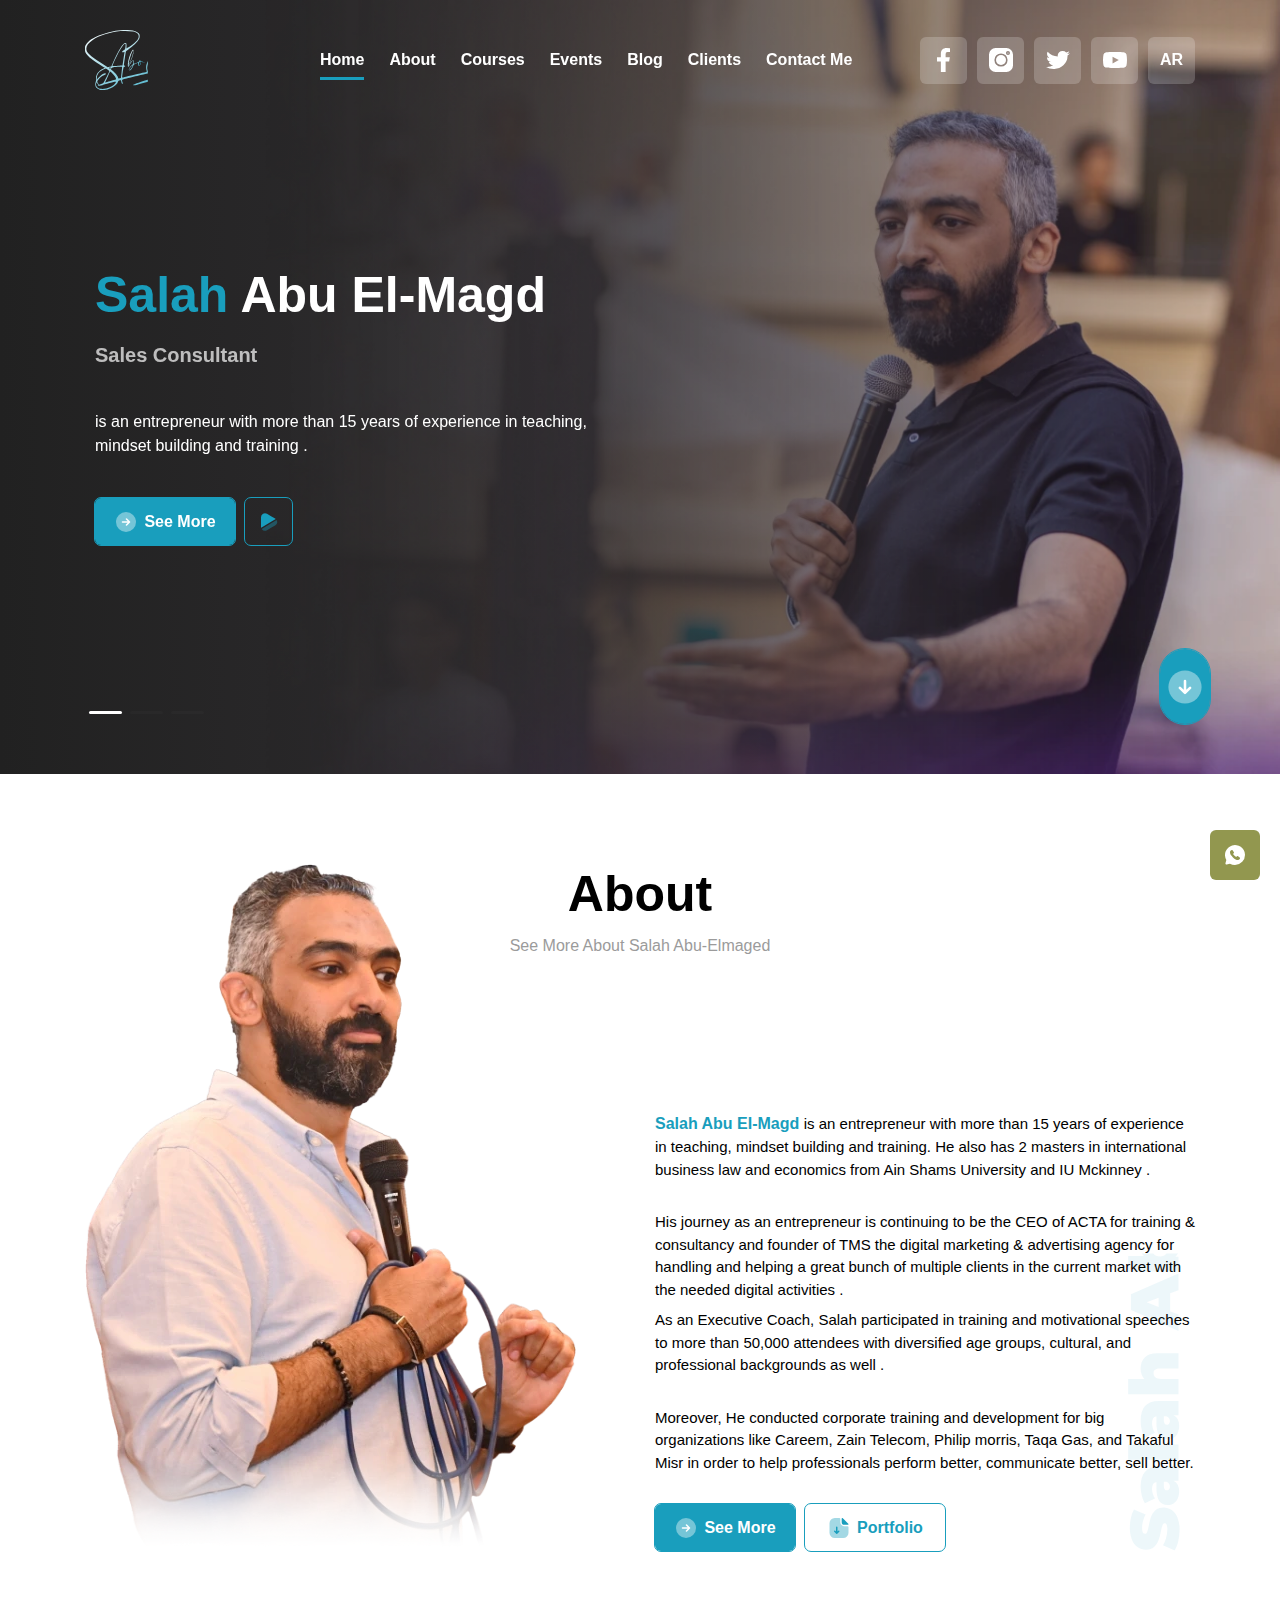
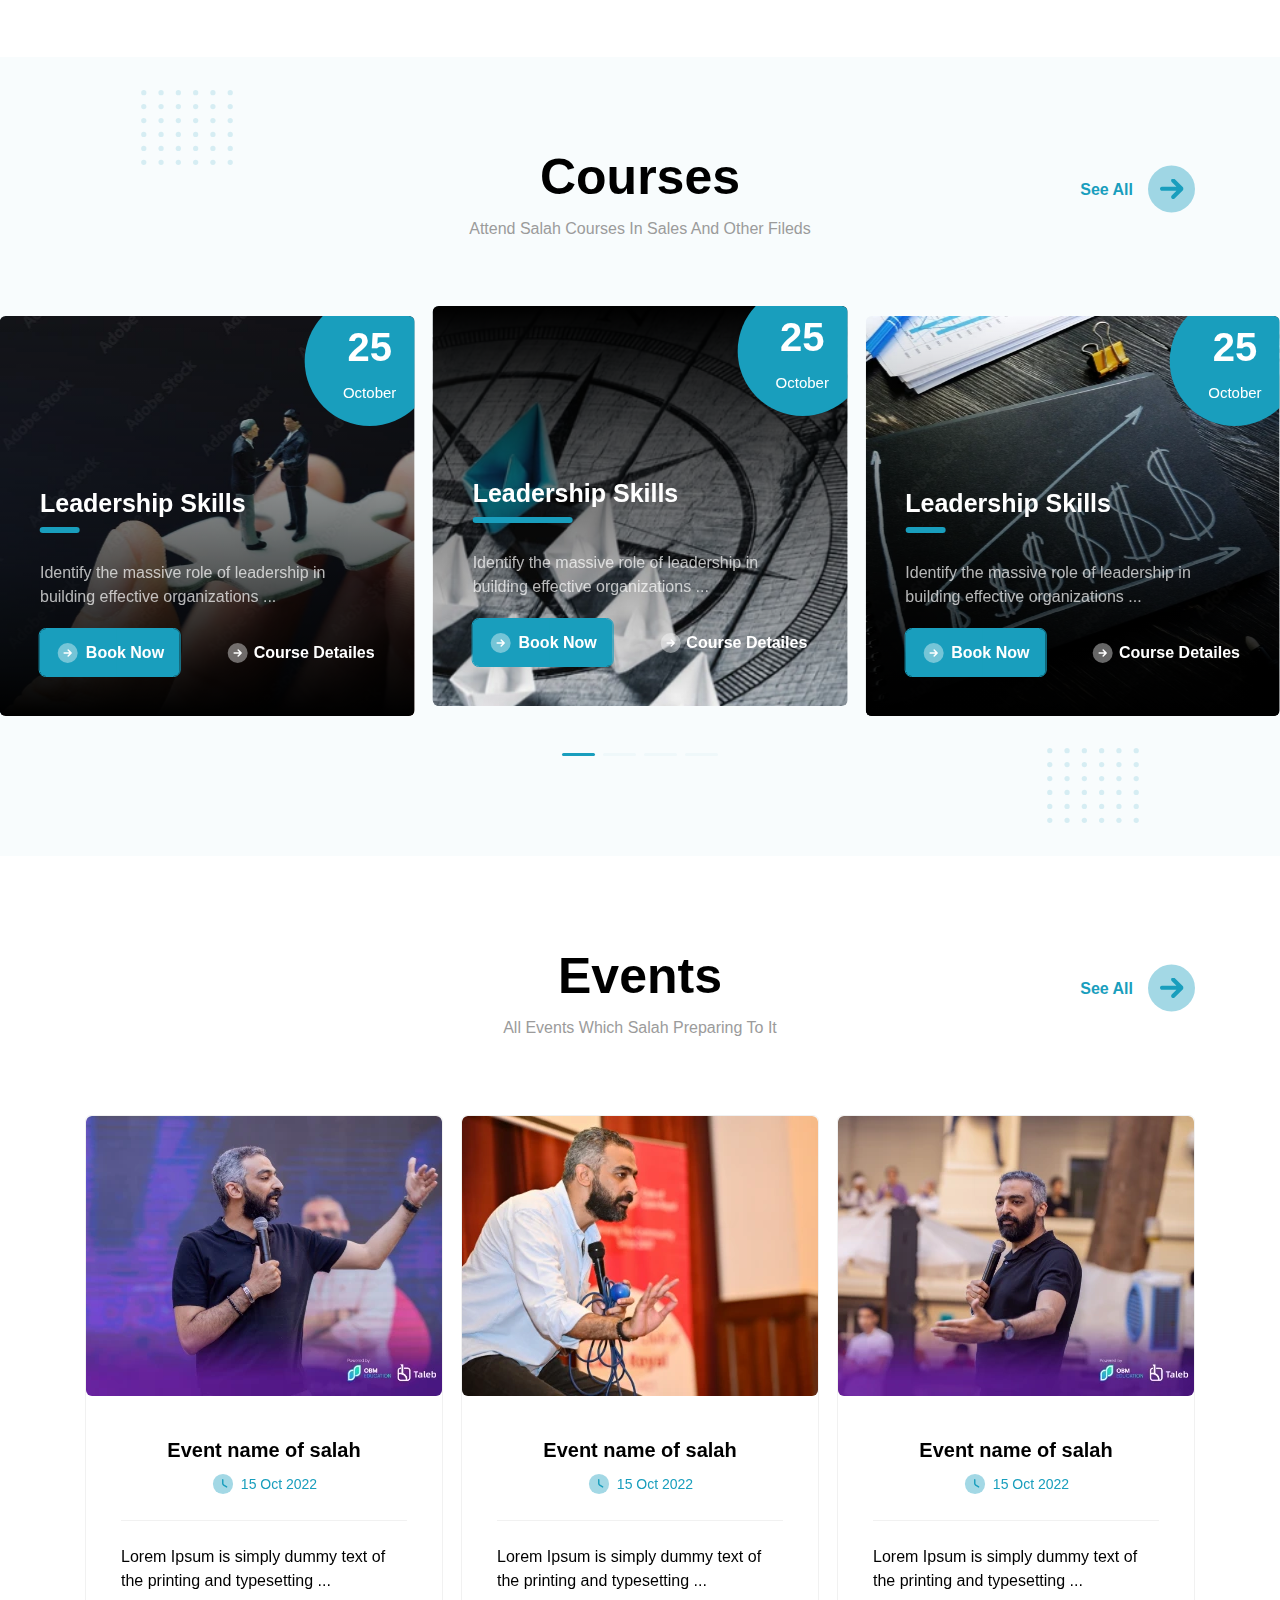
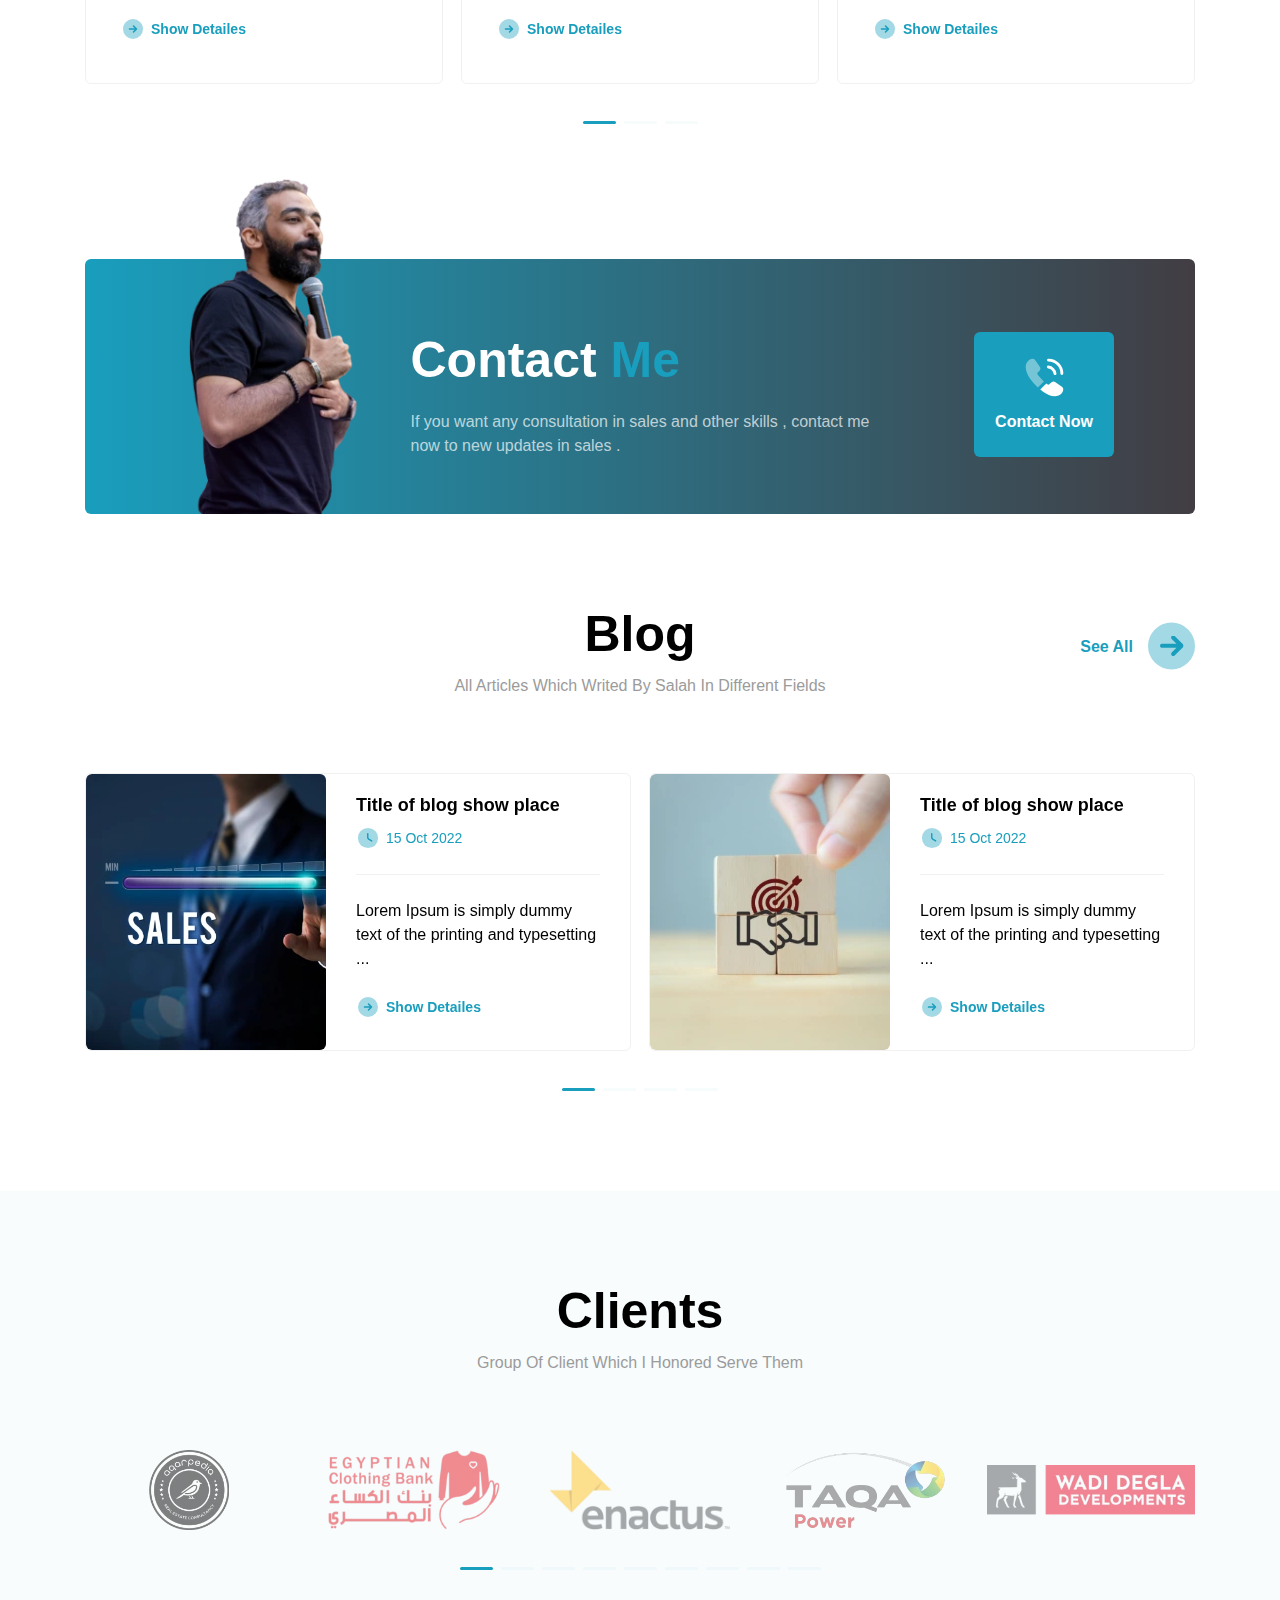
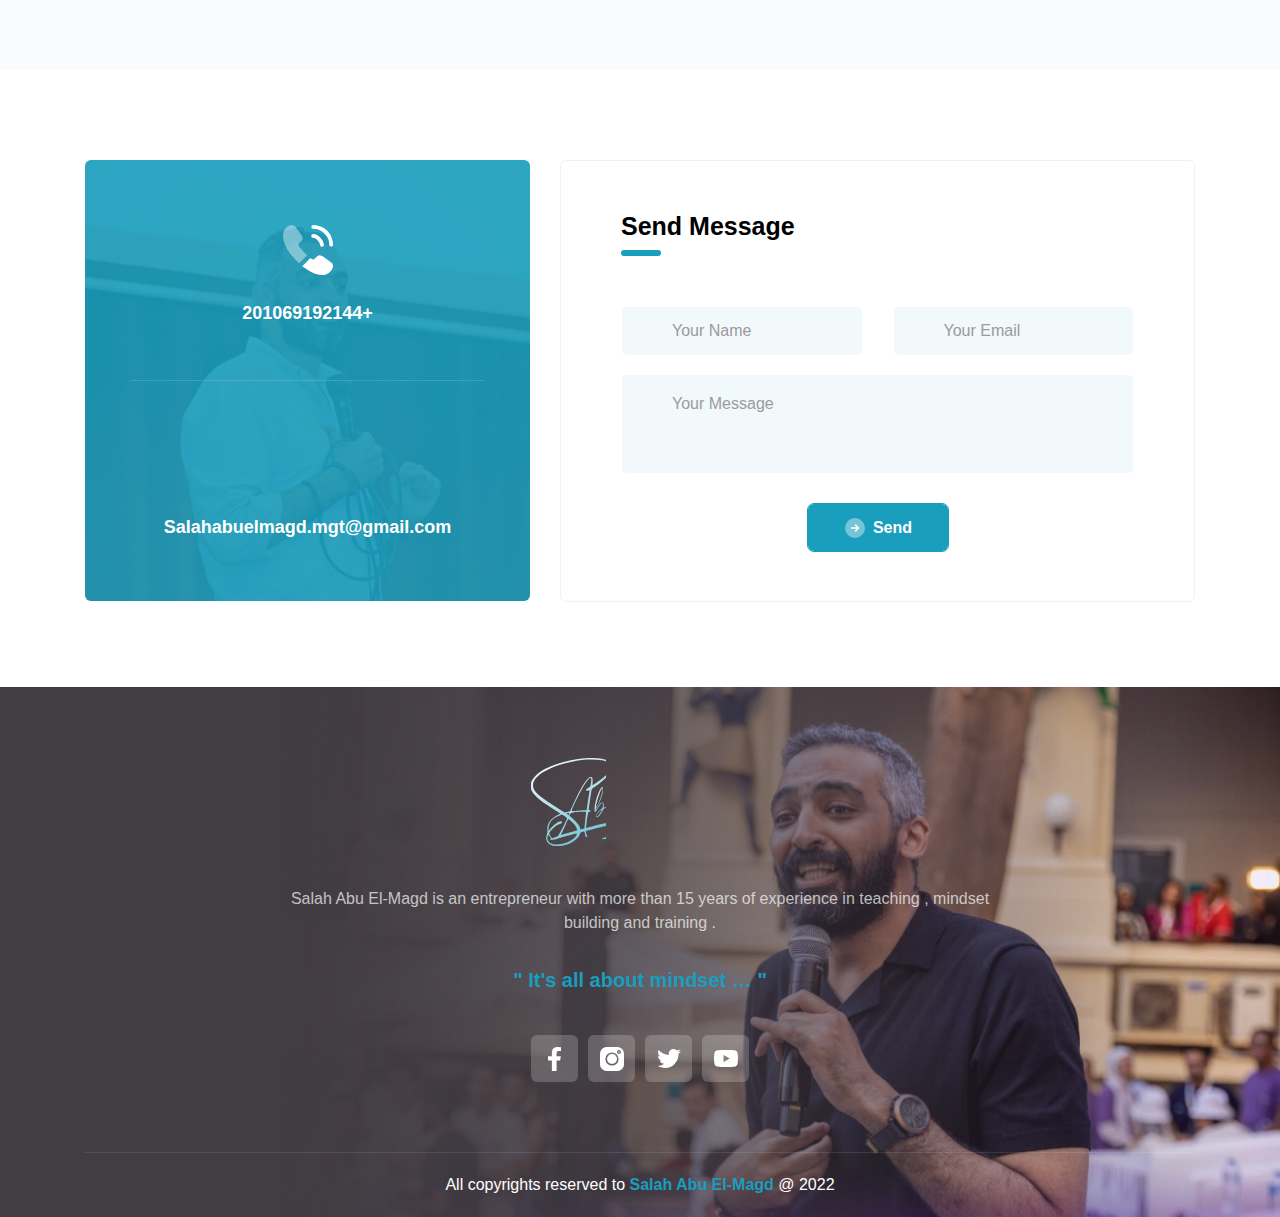
==== commit 62fed422: "edit data" ====
--- a/index.html
+++ b/index.html
@@ -354,13 +354,23 @@
                     Identify the massive role of leadership in building effective organizations ...
                   </p>
 
-                  <a href="course_details.html" class="custom-btn primary-color">
-                    <img src="assets/images/icons/arrow.svg" loading="lazy" alt="" />
-
-                    <span>
-                      Book Now
-                    </span>
-                  </a>
+                  <div class="button-contain">
+                    <a href="#" type="button" data-toggle="modal" data-target="#coursePopup" class="custom-btn primary-color">
+                      <img src="assets/images/icons/arrow.svg" loading="lazy" alt="" />
+  
+                      <span>
+                        Book Now
+                      </span>
+                    </a>
+
+                    <a href="course_details.html" class="see-more">
+                      <img src="assets/images/icons/arrow.svg" loading="lazy" alt="" />
+
+                      <span>
+                        Course Detailes
+                      </span>
+                    </a>
+                  </div>
                 </div>
               </div>
             </div>
@@ -388,13 +398,23 @@
                     Identify the massive role of leadership in building effective organizations ...
                   </p>
 
-                  <a href="course_details.html" class="custom-btn primary-color">
-                    <img src="assets/images/icons/arrow.svg" loading="lazy" alt="" />
-
-                    <span>
-                      Book Now
-                    </span>
-                  </a>
+                  <div class="button-contain">
+                    <a href="#" type="button" data-toggle="modal" data-target="#coursePopup" class="custom-btn primary-color">
+                      <img src="assets/images/icons/arrow.svg" loading="lazy" alt="" />
+  
+                      <span>
+                        Book Now
+                      </span>
+                    </a>
+
+                    <a href="course_details.html" class="see-more">
+                      <img src="assets/images/icons/arrow.svg" loading="lazy" alt="" />
+
+                      <span>
+                        Course Detailes
+                      </span>
+                    </a>
+                  </div>
                 </div>
               </div>
             </div>
@@ -422,13 +442,23 @@
                     Identify the massive role of leadership in building effective organizations ...
                   </p>
 
-                  <a href="course_details.html" class="custom-btn primary-color">
-                    <img src="assets/images/icons/arrow.svg" loading="lazy" alt="" />
-
-                    <span>
-                      Book Now
-                    </span>
-                  </a>
+                  <div class="button-contain">
+                    <a href="#" type="button" data-toggle="modal" data-target="#coursePopup" class="custom-btn primary-color">
+                      <img src="assets/images/icons/arrow.svg" loading="lazy" alt="" />
+  
+                      <span>
+                        Book Now
+                      </span>
+                    </a>
+
+                    <a href="course_details.html" class="see-more">
+                      <img src="assets/images/icons/arrow.svg" loading="lazy" alt="" />
+
+                      <span>
+                        Course Detailes
+                      </span>
+                    </a>
+                  </div>
                 </div>
               </div>
             </div>
@@ -456,13 +486,23 @@
                     Identify the massive role of leadership in building effective organizations ...
                   </p>
 
-                  <a href="course_details.html" class="custom-btn primary-color">
-                    <img src="assets/images/icons/arrow.svg" loading="lazy" alt="" />
-
-                    <span>
-                      Book Now
-                    </span>
-                  </a>
+                  <div class="button-contain">
+                    <a href="#" type="button" data-toggle="modal" data-target="#coursePopup" class="custom-btn primary-color">
+                      <img src="assets/images/icons/arrow.svg" loading="lazy" alt="" />
+  
+                      <span>
+                        Book Now
+                      </span>
+                    </a>
+
+                    <a href="course_details.html" class="see-more">
+                      <img src="assets/images/icons/arrow.svg" loading="lazy" alt="" />
+
+                      <span>
+                        Course Detailes
+                      </span>
+                    </a>
+                  </div>
                 </div>
               </div>
             </div>
@@ -1026,6 +1066,93 @@
       </div>
     </footer>
 
+    <!--course popup-->
+    <div class="modal fade" id="coursePopup" tabindex="-1" aria-labelledby="coursePopup" aria-hidden="true">
+      <div class="modal-dialog modal-dialog-centered">
+        <div class="modal-content">
+          <div class="modal-body">
+            <div class="heading">
+              <h1>
+                Book 
+                
+                <span>
+                  Now
+                </span>
+              </h1>
+
+              <p>
+                Attend Salah Courses In Sales And Other Fileds
+              </p>
+            </div>
+
+            <div class="row">
+              <div class="col-lg-6 col-12 mb-2">
+                <div class="image-content">
+                  <img src="assets/images/courses/course_1.webp" loading="lazy" alt="" />
+                </div>
+              </div>
+
+              <div class="col-lg-6 col-12">
+                <div class="contain">
+                  <h1>
+                    Leadership Skills
+                  </h1>
+
+                  <p>
+                    Identify the massive role of leadership in building effective organizations ...
+                  </p>
+                </div>
+              </div>
+            </div>
+
+            <form action="" class="form-contain">
+              <h1>
+                Send Message
+              </h1>
+
+              <div class="row">
+                <div class="col-lg-6 col-12">
+                  <div class="form-group">
+                    <img src="assets/images/icons/user.svg" loading="lazy" alt="" />
+
+                    <input type="text" placeholder="Your Name" class="form-control" />
+                  </div>
+                </div>
+
+                <div class="col-lg-6 col-12">
+                  <div class="form-group">
+                    <img src="assets/images/icons/sms.svg" loading="lazy" alt="" />
+
+                    <input type="text" placeholder="Your Email" class="form-control" />
+                  </div>
+                </div>
+
+                <div class="col-12">
+                  <div class="form-group text-area">
+                    <img src="assets/images/icons/write.svg" loading="lazy" alt="" />
+
+                    <textarea name="" placeholder="Your Message " class="form-control" id="" cols="30" rows="10"></textarea>
+                  </div>
+                </div>
+
+                <div class="col-12">
+                  <div class="button-contain">
+                    <a href="#" class="custom-btn primary-color">
+                      <img src="assets/images/icons/arrow.svg" loading="lazy" alt="" />
+
+                      <span>
+                        Send
+                      </span>
+                    </a>
+                  </div>
+                </div>
+              </div>
+            </form>
+          </div>
+        </div>
+      </div>
+    </div>
+
     <a href="#" class="whatsapp-btn">
       <img src="assets/images/icons/whats.svg" loading="lazy" alt="" />
     </a>
--- a/assets/css/style.css
+++ b/assets/css/style.css
@@ -311,6 +311,7 @@
   left: 0px;
   right: unset;
 }
+html[dir=rtl] .course-box .see-more img,
 html[dir=rtl] footer::after,
 html[dir=rtl] .blog .blog-box .contain .see-more img,
 html[dir=rtl] .events .events-box .contain .see-more img {
@@ -331,6 +332,10 @@
 html[dir=rtl] .heading .see-more .image-content img {
   -webkit-animation: translateXRtl 2s linear infinite;
           animation: translateXRtl 2s linear infinite;
+}
+html[dir=rtl] .courses .course-box .button-contain .see-more:hover img {
+  -webkit-animation: translateXRtl 2s linear infinite !important;
+          animation: translateXRtl 2s linear infinite !important;
 }
 html[dir=rtl] .sub-header .contain .list-data li::after,
 html[dir=rtl] .contact-now .contain .image-content img {
@@ -338,8 +343,10 @@
   -webkit-animation: translateXRtl 2s linear infinite;
           animation: translateXRtl 2s linear infinite;
 }
+html[dir=rtl] .modal-dialog .modal-content::after,
+html[dir=rtl] .modal-dialog .contain h1::after,
 html[dir=rtl] .signle-course .contain h1::after,
-html[dir=rtl] .contact-us .form-contain h1::after,
+html[dir=rtl] .form-contain h1::after,
 html[dir=rtl] .courses .course-box .contain h2::after {
   left: unset;
   right: 0px;
@@ -349,7 +356,7 @@
   left: -20px;
 }
 html[dir=rtl] .sub-header .contain .list-data li::after,
-html[dir=rtl] .contact-us .form-contain .form-group img {
+html[dir=rtl] .form-contain .form-group img {
   left: unset;
   right: 15px;
 }
@@ -485,6 +492,11 @@
   color: var(--dark-color);
   margin-bottom: 10px;
   text-transform: capitalize;
+}
+.heading h1 span {
+  font-size: 50px;
+  font-weight: 900;
+  color: var(--primary-color);
 }
 .heading p {
   color: var(--gray-color);
@@ -1199,6 +1211,37 @@
   font-weight: 500;
   margin: 20px 0px;
 }
+.courses .course-box .button-contain {
+  width: 100%;
+  display: flex;
+  align-items: center;
+  align-content: center;
+  justify-content: space-between;
+}
+.courses .course-box .button-contain .see-more {
+  display: flex;
+  align-items: center;
+  align-content: center;
+  z-index: 9;
+}
+.courses .course-box .button-contain .see-more img {
+  width: 24px;
+  height: 24px;
+  -o-object-fit: contain;
+     object-fit: contain;
+  -webkit-margin-end: 4px;
+          margin-inline-end: 4px;
+  filter: var(--light-filter);
+}
+.courses .course-box .button-contain .see-more span {
+  color: var(--light-color);
+  font-size: 16px;
+  font-weight: 700;
+}
+.courses .course-box .button-contain .see-more:hover img {
+  -webkit-animation: translateX 1s linear infinite !important;
+          animation: translateX 1s linear infinite !important;
+}
 .courses .course-box:hover {
   transform: translateY(-10px);
 }
@@ -1603,7 +1646,8 @@
   border: 1px solid rgba(75, 77, 74, 0.08);
   border-radius: 6px;
 }
-.contact-us .form-contain h1 {
+
+.form-contain h1 {
   font-size: 25px;
   font-weight: 900;
   color: var(--dark-color);
@@ -1612,7 +1656,7 @@
   padding-bottom: 15px;
   margin-bottom: 50px;
 }
-.contact-us .form-contain h1::after {
+.form-contain h1::after {
   content: "";
   position: absolute;
   width: 40px;
@@ -1623,25 +1667,25 @@
   border-radius: 5px;
   transition: all 0.3s linear;
 }
-.contact-us .form-contain .form-group {
+.form-contain .form-group {
   width: 100%;
   height: 50px;
   margin-bottom: 18px;
   position: relative;
   z-index: 9;
 }
-.contact-us .form-contain .form-group.text-area {
+.form-contain .form-group.text-area {
   height: 100px;
   margin-bottom: 30px;
 }
-.contact-us .form-contain .form-group.text-area img {
+.form-contain .form-group.text-area img {
   top: 14px;
 }
-.contact-us .form-contain .form-group.text-area .form-control {
+.form-contain .form-group.text-area .form-control {
   padding-top: 17px !important;
   resize: none;
 }
-.contact-us .form-contain .form-group img {
+.form-contain .form-group img {
   width: 24px;
   height: 24px;
   -o-object-fit: contain;
@@ -1652,7 +1696,7 @@
   z-index: 9;
   filter: var(--pimrary-filer);
 }
-.contact-us .form-contain .form-group .form-control {
+.form-contain .form-group .form-control {
   width: 100%;
   height: 100%;
   background-color: rgba(25, 158, 189, 0.06);
@@ -1664,29 +1708,29 @@
   font-size: 16px;
   font-weight: 500;
 }
-.contact-us .form-contain .form-group .form-control::-moz-placeholder {
+.form-contain .form-group .form-control::-moz-placeholder {
   color: var(--gray-color);
   font-size: 16px;
   font-weight: 500;
 }
-.contact-us .form-contain .form-group .form-control:-ms-input-placeholder {
+.form-contain .form-group .form-control:-ms-input-placeholder {
   color: var(--gray-color);
   font-size: 16px;
   font-weight: 500;
 }
-.contact-us .form-contain .form-group .form-control::placeholder {
+.form-contain .form-group .form-control::placeholder {
   color: var(--gray-color);
   font-size: 16px;
   font-weight: 500;
 }
-.contact-us .form-contain .form-group:hover img {
+.form-contain .form-group:hover img {
   -webkit-animation: tada 0.3s linear both;
           animation: tada 0.3s linear both;
 }
-.contact-us .form-contain .form-group:hover .from-control {
+.form-contain .form-group:hover .from-control {
   border-color: rgba(25, 158, 189, 0.08);
 }
-.contact-us .form-contain .button-contain {
+.form-contain .button-contain {
   width: 100%;
   display: flex;
   justify-content: center;
@@ -2035,6 +2079,94 @@
 footer .copyrights p span {
   color: var(--primary-color);
   font-weight: 900;
+}
+
+.modal.fade {
+  transform: translateY(20px);
+  transition: all 0.3s linear;
+  padding: 0px !important;
+}
+.modal.fade.show {
+  transform: translateY(0px);
+}
+
+.modal-dialog {
+  max-width: 60%;
+}
+.modal-dialog .modal-content {
+  border-color: transparent !important;
+  box-shadow: 0px 0px 10px rgba(25, 158, 189, 0.05);
+  border-radius: 10px !important;
+  z-index: 9;
+}
+.modal-dialog .modal-content::after {
+  content: "";
+  position: absolute;
+  width: 200px;
+  height: 70px;
+  background: url("../images/logo/logo.svg") center/contain no-repeat;
+  top: 10px;
+  left: 0;
+  z-index: -1;
+  opacity: 0.3;
+}
+.modal-dialog .heading {
+  margin-bottom: 30px !important;
+}
+.modal-dialog .image-content {
+  width: 100%;
+  height: 250px;
+  border-radius: 6px;
+  overflow: hidden;
+}
+.modal-dialog .image-content img {
+  width: 100%;
+  height: 100%;
+  -o-object-fit: cover;
+     object-fit: cover;
+}
+.modal-dialog .contain {
+  width: 100%;
+  height: 100%;
+  display: flex;
+  flex-direction: column;
+  justify-content: center;
+  padding: 10px;
+}
+.modal-dialog .contain h1 {
+  font-size: 25px;
+  font-weight: 900;
+  color: var(--dark-color);
+  position: relative;
+  z-index: 9;
+  padding-bottom: 15px;
+  margin: 0px;
+}
+.modal-dialog .contain h1::after {
+  content: "";
+  position: absolute;
+  width: 40px;
+  height: 6px;
+  background-color: var(--primary-color);
+  bottom: 0;
+  left: 0;
+  border-radius: 5px;
+  transition: all 0.3s linear;
+}
+.modal-dialog .contain p {
+  color: rgba(0, 0, 0, 0.7);
+  font-size: 16px;
+  font-weight: 500;
+  margin: 20px 0px 0px;
+}
+.modal-dialog .form-contain {
+  margin-top: 20px;
+}
+.modal-dialog .form-contain h1 {
+  width: -webkit-fit-content;
+  width: -moz-fit-content;
+  width: fit-content;
+  margin: 0px auto 20px;
 }
 
 .whatsapp-btn {
@@ -2135,6 +2267,7 @@
   }
   html[dir=ltr] header .scroll-arrow {
     right: 30px;
+    left: unset !important;
   }
   .mobile-order-0 {
     order: 0;
@@ -2157,7 +2290,8 @@
   header h1 span {
     font-size: 30px !important;
   }
-  header .scroll-arrow {
+  html[dir=rtl] header .scroll-arrow {
+    right: unset;
     left: 30px !important;
   }
   .courses .heading,
@@ -2285,4 +2419,15 @@
   .blog .blog-box .contain {
     padding-bottom: 10px !important;
   }
+  .modal-dialog {
+    max-width: 100% !important;
+    margin: 100px 0px 0px !important;
+  }
+  .modal-dialog .modal-content {
+    margin: 0px;
+    padding: 0px;
+  }
+  .modal-dialog .form-contain h1 {
+    margin: 0px 0px 20px 0px !important;
+  }
 }/*# sourceMappingURL=style.css.map */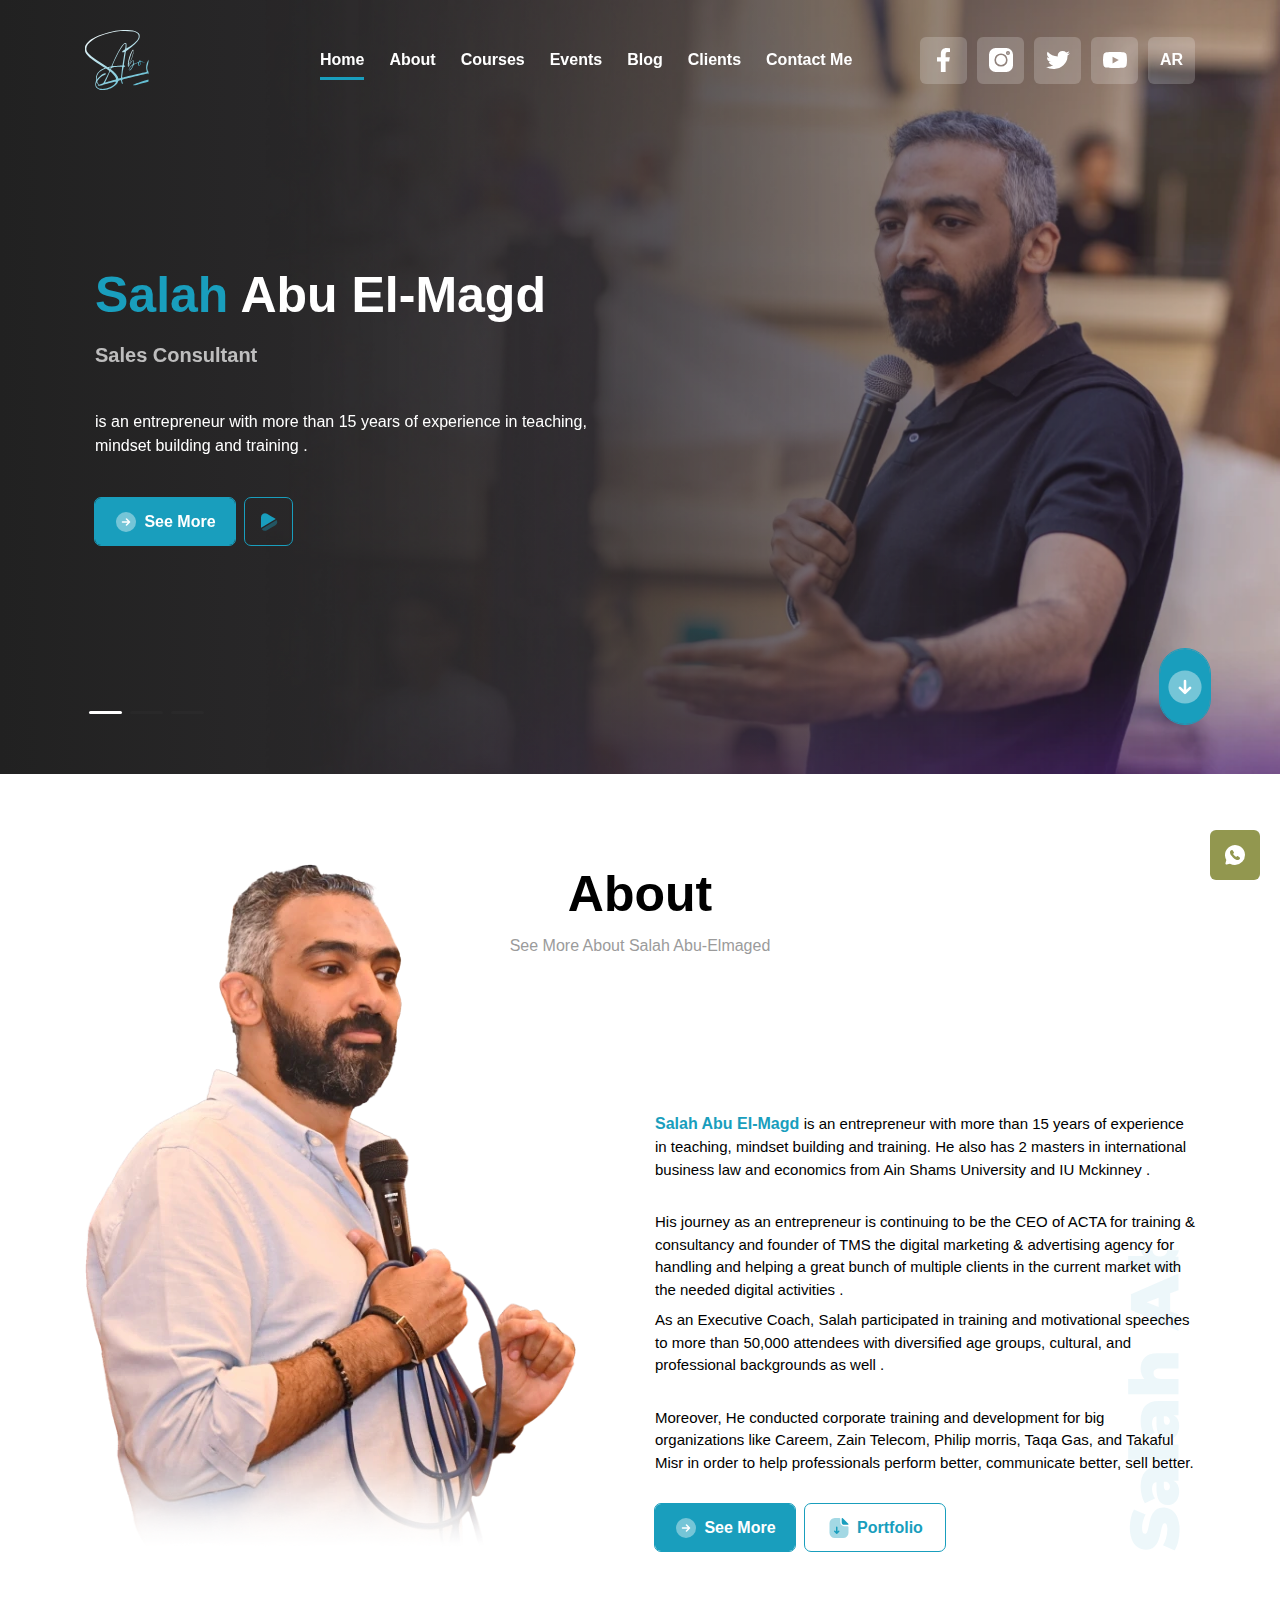
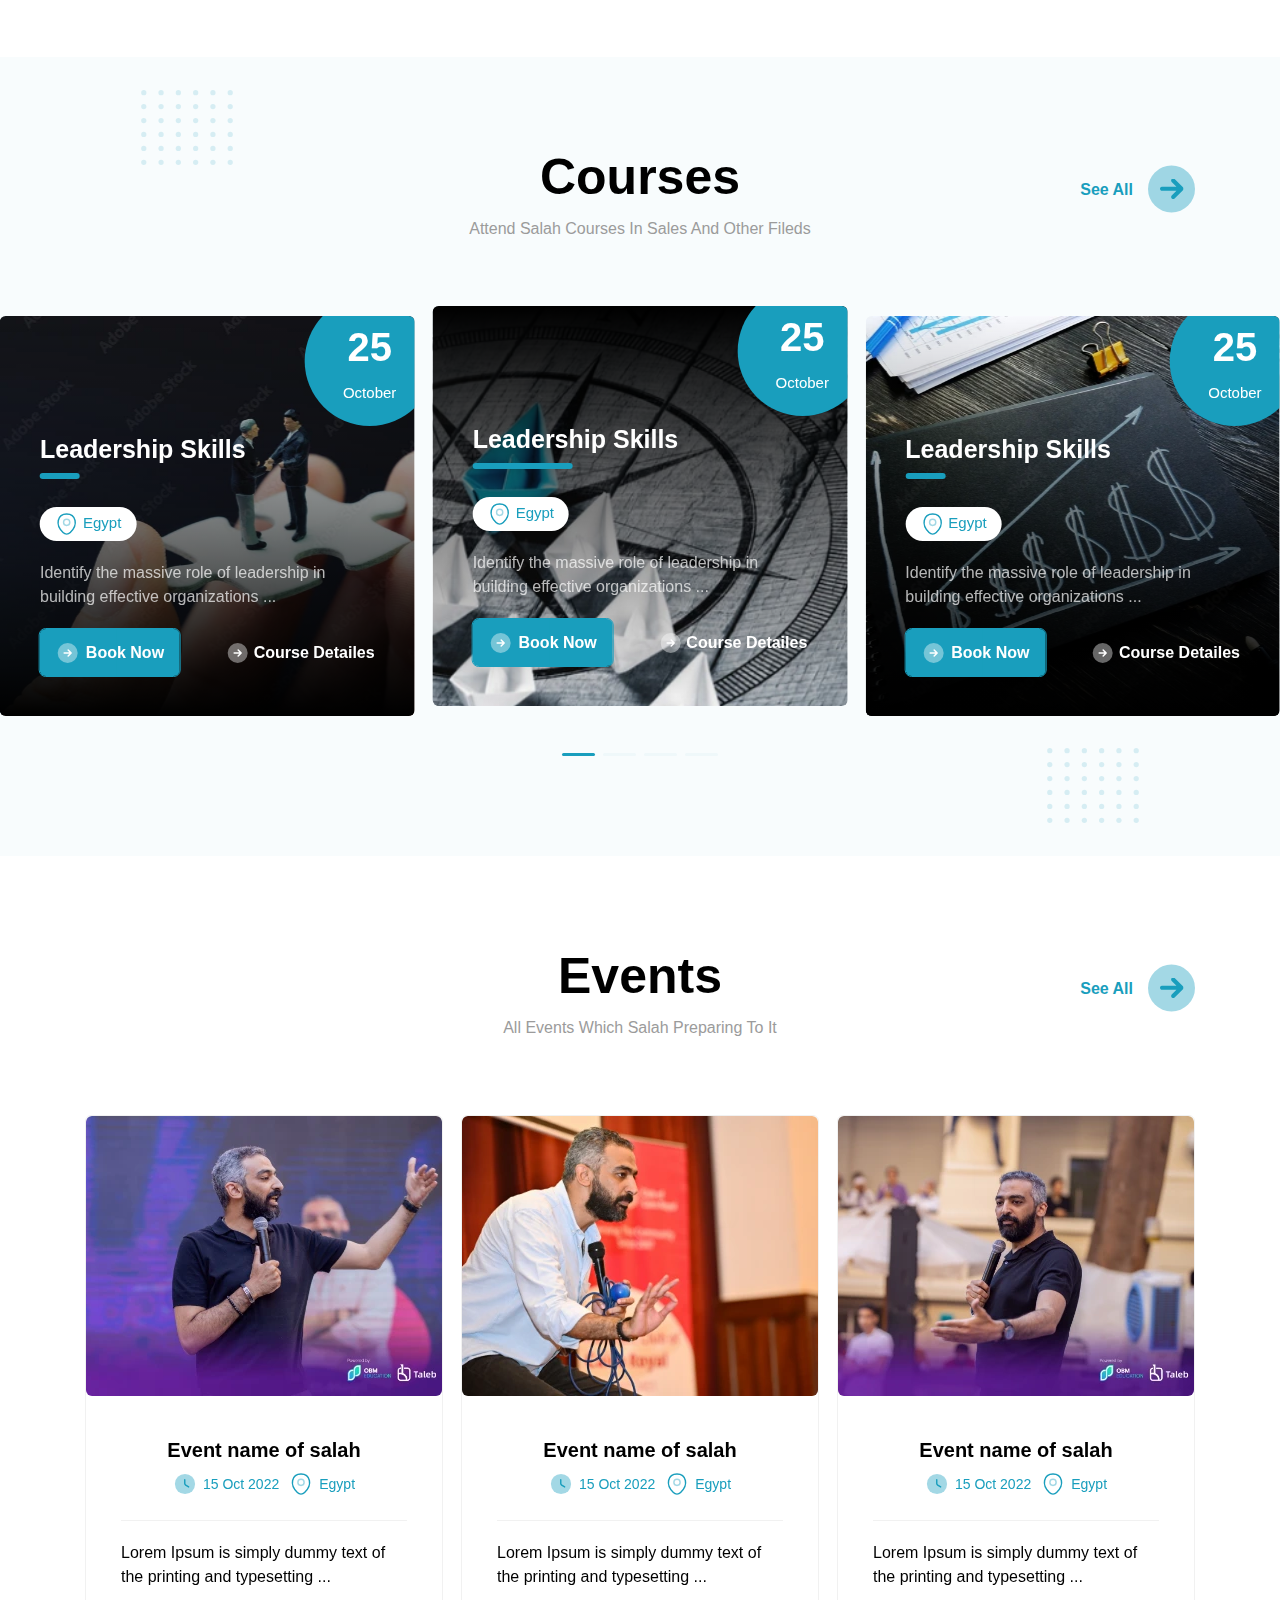
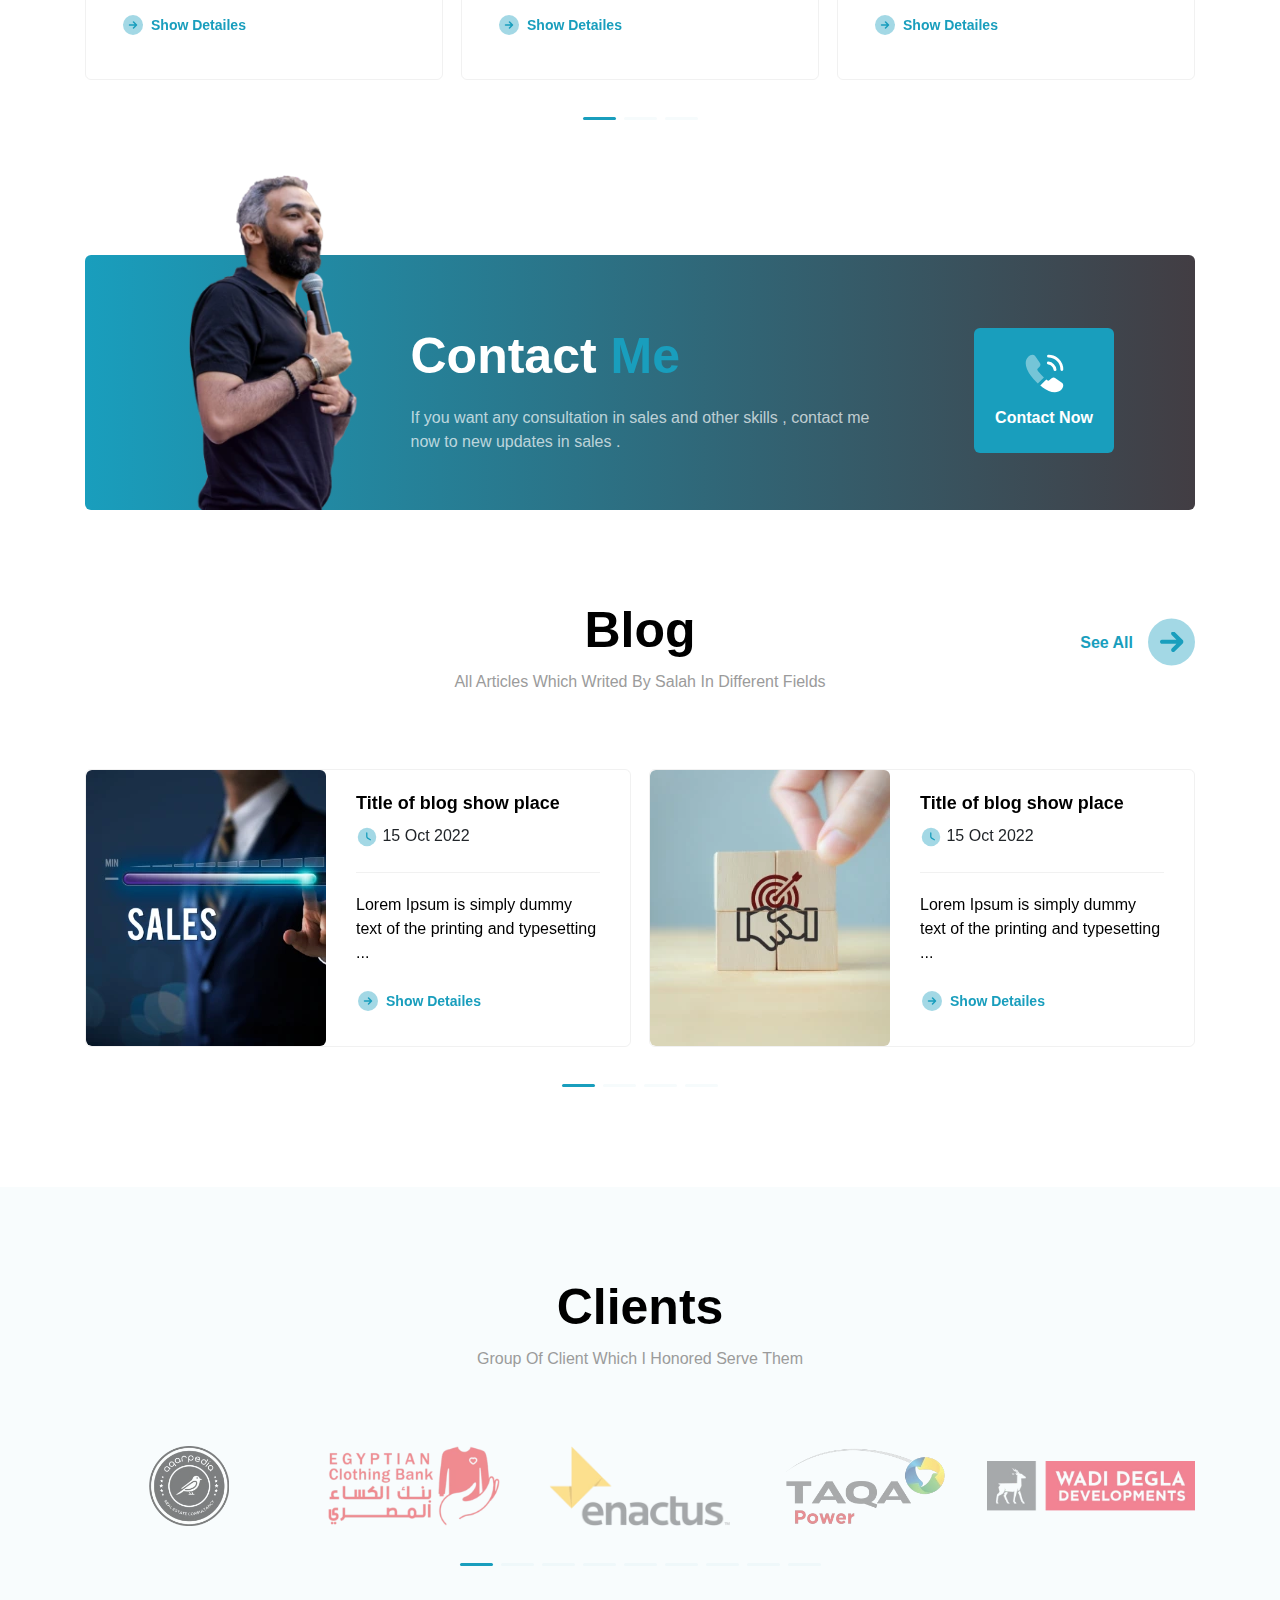
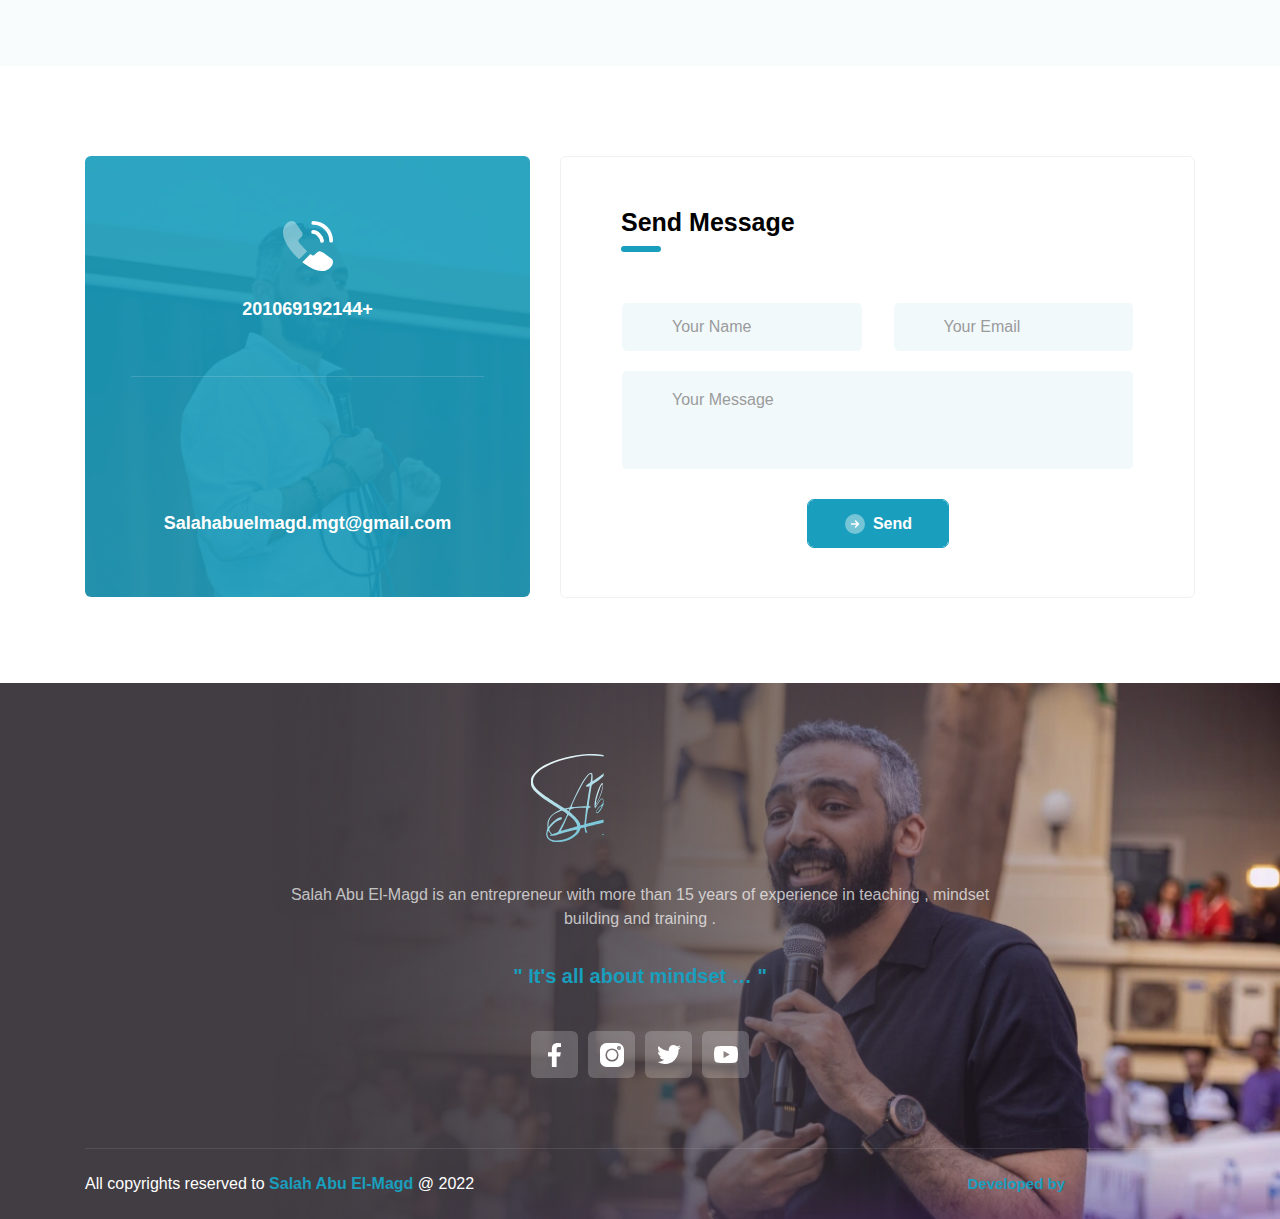
==== commit 1051e2e1: "Edit data" ====
--- a/index.html
+++ b/index.html
@@ -350,6 +350,14 @@
                     Leadership Skills
                   </h2>
 
+                  <div class="location">
+                    <img src="assets/images/icons/location.svg" loading="lazy" alt="" />
+  
+                    <span>
+                      Egypt
+                    </span>
+                  </div>
+
                   <p>
                     Identify the massive role of leadership in building effective organizations ...
                   </p>
@@ -394,6 +402,14 @@
                     Leadership Skills
                   </h2>
 
+                  <div class="location">
+                    <img src="assets/images/icons/location.svg" loading="lazy" alt="" />
+  
+                    <span>
+                      Egypt
+                    </span>
+                  </div>
+
                   <p>
                     Identify the massive role of leadership in building effective organizations ...
                   </p>
@@ -438,6 +454,14 @@
                     Leadership Skills
                   </h2>
 
+                  <div class="location">
+                    <img src="assets/images/icons/location.svg" loading="lazy" alt="" />
+  
+                    <span>
+                      Egypt
+                    </span>
+                  </div>
+
                   <p>
                     Identify the massive role of leadership in building effective organizations ...
                   </p>
@@ -482,6 +506,14 @@
                     Leadership Skills
                   </h2>
 
+                  <div class="location">
+                    <img src="assets/images/icons/location.svg" loading="lazy" alt="" />
+  
+                    <span>
+                      Egypt
+                    </span>
+                  </div>
+
                   <p>
                     Identify the massive role of leadership in building effective organizations ...
                   </p>
@@ -549,13 +581,23 @@
                     <h2>
                       Event name of salah
                     </h2>
-                    
-                    <div class="date">
-                      <img src="assets/images/icons/clock.svg" loading="lazy" alt="" />
-
-                      <span>
-                        15 Oct 2022
-                      </span>
+
+                    <div class="flex-data">
+                      <div class="date">
+                        <img src="assets/images/icons/clock.svg" loading="lazy" alt="" />
+          
+                        <span>
+                          15 Oct 2022
+                        </span>
+                      </div>
+        
+                      <div class="date">
+                        <img src="assets/images/icons/location.svg" loading="lazy" alt="" />
+          
+                        <span>
+                          Egypt
+                        </span>
+                      </div>
                     </div>
 
                     <p>
@@ -586,13 +628,23 @@
                     <h2>
                       Event name of salah
                     </h2>
-                    
-                    <div class="date">
-                      <img src="assets/images/icons/clock.svg" loading="lazy" alt="" />
-
-                      <span>
-                        15 Oct 2022
-                      </span>
+
+                    <div class="flex-data">
+                      <div class="date">
+                        <img src="assets/images/icons/clock.svg" loading="lazy" alt="" />
+          
+                        <span>
+                          15 Oct 2022
+                        </span>
+                      </div>
+        
+                      <div class="date">
+                        <img src="assets/images/icons/location.svg" loading="lazy" alt="" />
+          
+                        <span>
+                          Egypt
+                        </span>
+                      </div>
                     </div>
 
                     <p>
@@ -623,13 +675,23 @@
                     <h2>
                       Event name of salah
                     </h2>
-                    
-                    <div class="date">
-                      <img src="assets/images/icons/clock.svg" loading="lazy" alt="" />
-
-                      <span>
-                        15 Oct 2022
-                      </span>
+
+                    <div class="flex-data">
+                      <div class="date">
+                        <img src="assets/images/icons/clock.svg" loading="lazy" alt="" />
+          
+                        <span>
+                          15 Oct 2022
+                        </span>
+                      </div>
+        
+                      <div class="date">
+                        <img src="assets/images/icons/location.svg" loading="lazy" alt="" />
+          
+                        <span>
+                          Egypt
+                        </span>
+                      </div>
                     </div>
 
                     <p>
@@ -1053,7 +1115,6 @@
           </div>
         </div>
         
-
         <div class="copyrights">
           <p>
             All copyrights reserved to 
@@ -1062,6 +1123,14 @@
             </span>
             @ 2022 
           </p>
+
+          <a href="https://technoraft.com/" class="techno-raft">
+            <span>
+              Developed by
+            </span>
+
+            <img src="assets/images/techno-logo.png" loading="lazy" alt="TECHNORAFT SOFTWARE SOLUTIONS" />
+          </a>
         </div>
       </div>
     </footer>
--- a/assets/css/style.css
+++ b/assets/css/style.css
@@ -872,7 +872,7 @@
 
 .sub-header {
   width: 100%;
-  padding: 154px 0px 68px;
+  padding: 200px 0px 68px;
   background: linear-gradient(90deg, #212121, #423D43);
   position: relative;
   z-index: 9;
@@ -1028,6 +1028,7 @@
   height: 447px;
   border-radius: 10px;
   overflow: hidden;
+  margin-bottom: 40px;
 }
 .signle-course .image-content img {
   width: 100%;
@@ -1050,7 +1051,7 @@
   position: relative;
   z-index: 9;
   padding-bottom: 15px;
-  margin-bottom: 50px;
+  margin-bottom: 30px;
 }
 .signle-course .contain h1::after {
   content: "";
@@ -1063,6 +1064,36 @@
   border-radius: 5px;
   transition: all 0.3s linear;
 }
+.signle-course .contain .flex-data {
+  display: flex;
+  align-items: center;
+  align-content: center;
+  justify-content: flex-start;
+  margin-bottom: 20px;
+}
+.signle-course .contain .flex-data .date:nth-child(1) {
+  -webkit-margin-end: 10px !important;
+          margin-inline-end: 10px !important;
+}
+.signle-course .contain .flex-data .date {
+  display: flex;
+  align-items: center;
+  align-content: center;
+  justify-content: center;
+}
+.signle-course .contain .flex-data .date img {
+  width: 24px;
+  height: 24px;
+  -o-object-fit: contain;
+     object-fit: contain;
+  -webkit-margin-end: 6px;
+          margin-inline-end: 6px;
+}
+.signle-course .contain .flex-data .date span {
+  color: var(--primary-color);
+  font-size: 14px;
+  font-weight: 500;
+}
 .signle-course .contain p {
   color: var(--dark-color);
   font-size: 15px;
@@ -1086,6 +1117,22 @@
 .signle-course .button-contain .custom-btn:nth-child(1) {
   -webkit-margin-end: 10px;
           margin-inline-end: 10px;
+}
+.signle-course .gallery-img {
+  width: 100%;
+  height: 279px;
+  border-radius: 6px;
+  overflow: hidden;
+}
+.signle-course .gallery-img img {
+  width: 100%;
+  height: 100%;
+  -o-object-fit: cover;
+     object-fit: cover;
+  transition: all 0.3s linear;
+}
+.signle-course .gallery-img:hover img {
+  transform: scale(1.1);
 }
 
 .courses {
@@ -1118,7 +1165,7 @@
   position: relative;
   z-index: 9;
   border-radius: 6px;
-  overflow: hidden;
+  overflow: hidden !important;
   transition: all 0.3s linear;
 }
 .courses .course-box::after, .courses .course-box::before {
@@ -1175,6 +1222,32 @@
   margin-bottom: 5px;
 }
 .courses .course-box .date span.month {
+  font-size: 15px;
+  font-weight: 500;
+}
+.courses .course-box .location {
+  display: flex;
+  justify-content: center;
+  text-align: center;
+  background-color: var(--light-color);
+  padding: 5px 15px;
+  z-index: 9;
+  width: -webkit-fit-content;
+  width: -moz-fit-content;
+  width: fit-content;
+  border-radius: 50px;
+  margin-top: 20px;
+}
+.courses .course-box .location img {
+  width: 24px !important;
+  height: 24px !important;
+  -o-object-fit: contain;
+     object-fit: contain;
+  -webkit-margin-end: 4px !important;
+          margin-inline-end: 4px !important;
+}
+.courses .course-box .location span {
+  color: var(--primary-color);
   font-size: 15px;
   font-weight: 500;
 }
@@ -1313,13 +1386,27 @@
   margin-bottom: 10px;
   text-align: center;
 }
-.events .events-box .contain .date, .events .blog-box .contain .date, .blog .events-box .contain .date, .blog .blog-box .contain .date {
-  display: flex;
-  align-items: center;
-  align-content: center;
-  justify-content: center;
-}
-.events .events-box .contain .date img, .events .blog-box .contain .date img, .blog .events-box .contain .date img, .blog .blog-box .contain .date img {
+.events .events-box .contain .flex-data, .events .blog-box .contain .flex-data, .blog .events-box .contain .flex-data, .blog .blog-box .contain .flex-data {
+  display: flex;
+  align-items: center;
+  align-content: center;
+  justify-content: center;
+  margin-bottom: 20px;
+}
+.events .events-box .contain .flex-data.flex-end-data, .events .blog-box .contain .flex-data.flex-end-data, .blog .events-box .contain .flex-data.flex-end-data, .blog .blog-box .contain .flex-data.flex-end-data {
+  justify-content: flex-start;
+}
+.events .events-box .contain .flex-data .date:nth-child(1), .events .blog-box .contain .flex-data .date:nth-child(1), .blog .events-box .contain .flex-data .date:nth-child(1), .blog .blog-box .contain .flex-data .date:nth-child(1) {
+  -webkit-margin-end: 10px !important;
+          margin-inline-end: 10px !important;
+}
+.events .events-box .contain .flex-data .date, .events .blog-box .contain .flex-data .date, .blog .events-box .contain .flex-data .date, .blog .blog-box .contain .flex-data .date {
+  display: flex;
+  align-items: center;
+  align-content: center;
+  justify-content: center;
+}
+.events .events-box .contain .flex-data .date img, .events .blog-box .contain .flex-data .date img, .blog .events-box .contain .flex-data .date img, .blog .blog-box .contain .flex-data .date img {
   width: 24px;
   height: 24px;
   -o-object-fit: contain;
@@ -1327,14 +1414,14 @@
   -webkit-margin-end: 6px;
           margin-inline-end: 6px;
 }
-.events .events-box .contain .date span, .events .blog-box .contain .date span, .blog .events-box .contain .date span, .blog .blog-box .contain .date span {
+.events .events-box .contain .flex-data .date span, .events .blog-box .contain .flex-data .date span, .blog .events-box .contain .flex-data .date span, .blog .blog-box .contain .flex-data .date span {
   color: var(--primary-color);
   font-size: 14px;
   font-weight: 500;
 }
 .events .events-box .contain p, .events .blog-box .contain p, .blog .events-box .contain p, .blog .blog-box .contain p {
   width: 100%;
-  padding-top: 24px;
+  padding-top: 20px;
   margin: 24px 0px;
   border-top: 1px solid rgba(75, 77, 74, 0.08);
   color: var(--dark-color);
@@ -1831,6 +1918,16 @@
   font-size: 14px;
   font-weight: 500;
 }
+.single-event .event-name .flex-data {
+  display: flex;
+  align-items: center;
+  align-content: center;
+  justify-content: center;
+}
+.single-event .event-name .flex-data .date:nth-child(1) {
+  -webkit-margin-end: 10px !important;
+          margin-inline-end: 10px !important;
+}
 .single-event .contain {
   width: 100%;
   padding: 70px;
@@ -2068,7 +2165,10 @@
   width: 100%;
   padding-top: 20px;
   border-top: 1px solid rgba(255, 255, 255, 0.1);
-  text-align: center;
+  display: flex;
+  align-items: center;
+  align-content: center;
+  justify-content: space-between;
 }
 footer .copyrights p {
   color: var(--light-color);
@@ -2078,6 +2178,24 @@
 }
 footer .copyrights p span {
   color: var(--primary-color);
+  font-weight: 900;
+}
+footer .copyrights a {
+  display: flex;
+  align-items: center;
+  align-content: center;
+}
+footer .copyrights a img {
+  width: 120px;
+  height: 30px;
+  -o-object-fit: contain;
+     object-fit: contain;
+  -webkit-margin-end: 10px;
+          margin-inline-end: 10px;
+}
+footer .copyrights a span {
+  color: var(--primary-color);
+  font-size: 15px;
   font-weight: 900;
 }
 
@@ -2111,11 +2229,11 @@
   opacity: 0.3;
 }
 .modal-dialog .heading {
-  margin-bottom: 30px !important;
+  margin-bottom: 20px !important;
 }
 .modal-dialog .image-content {
   width: 100%;
-  height: 250px;
+  height: 200px;
   border-radius: 6px;
   overflow: hidden;
 }
@@ -2367,8 +2485,19 @@
   footer::after {
     background-position: center;
   }
+  footer .copyrights {
+    flex-direction: column;
+    justify-content: center;
+  }
   footer .copyrights p {
-    font-size: 14px !important;
+    margin-bottom: 10px;
+    font-size: 13px !important;
+  }
+  footer .copyrights p span {
+    font-size: 12px !important;
+  }
+  .whatsapp-btn {
+    bottom: 10px !important;
   }
   .single-event {
     padding-bottom: 40px;
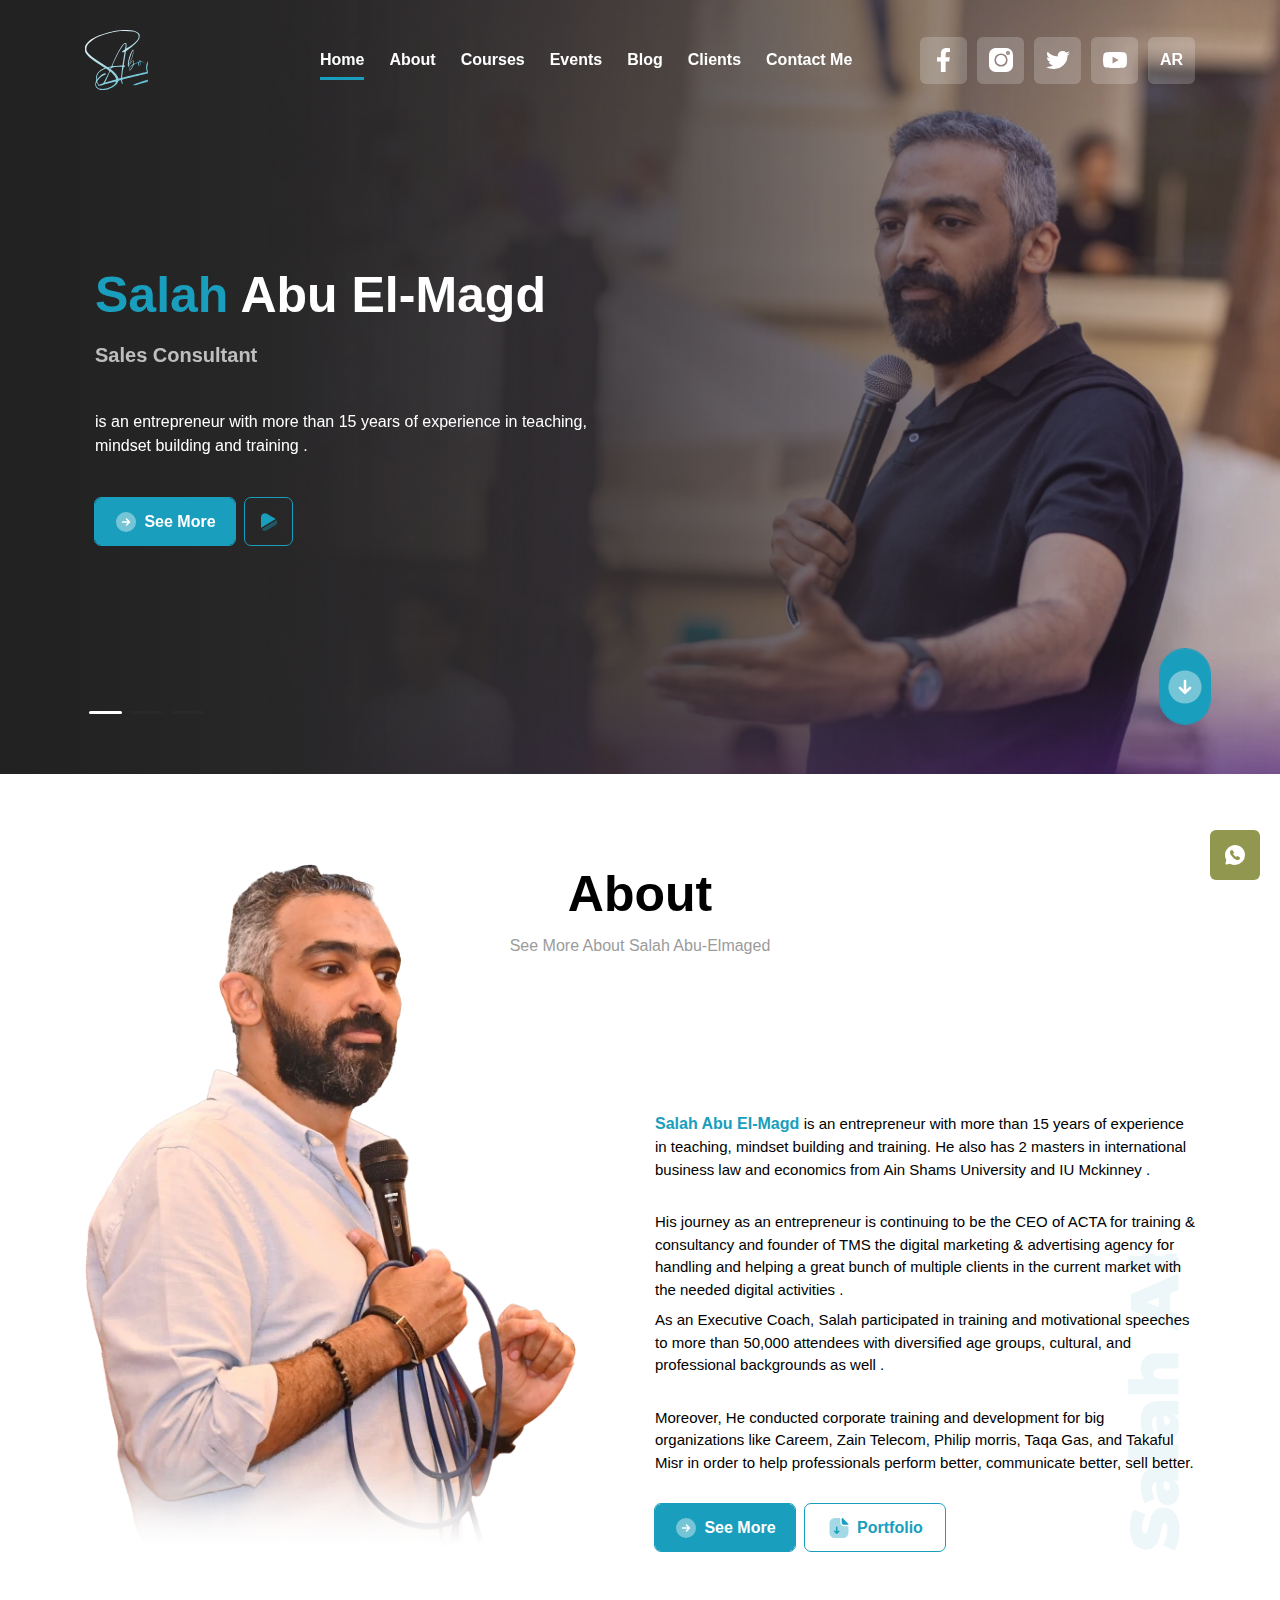
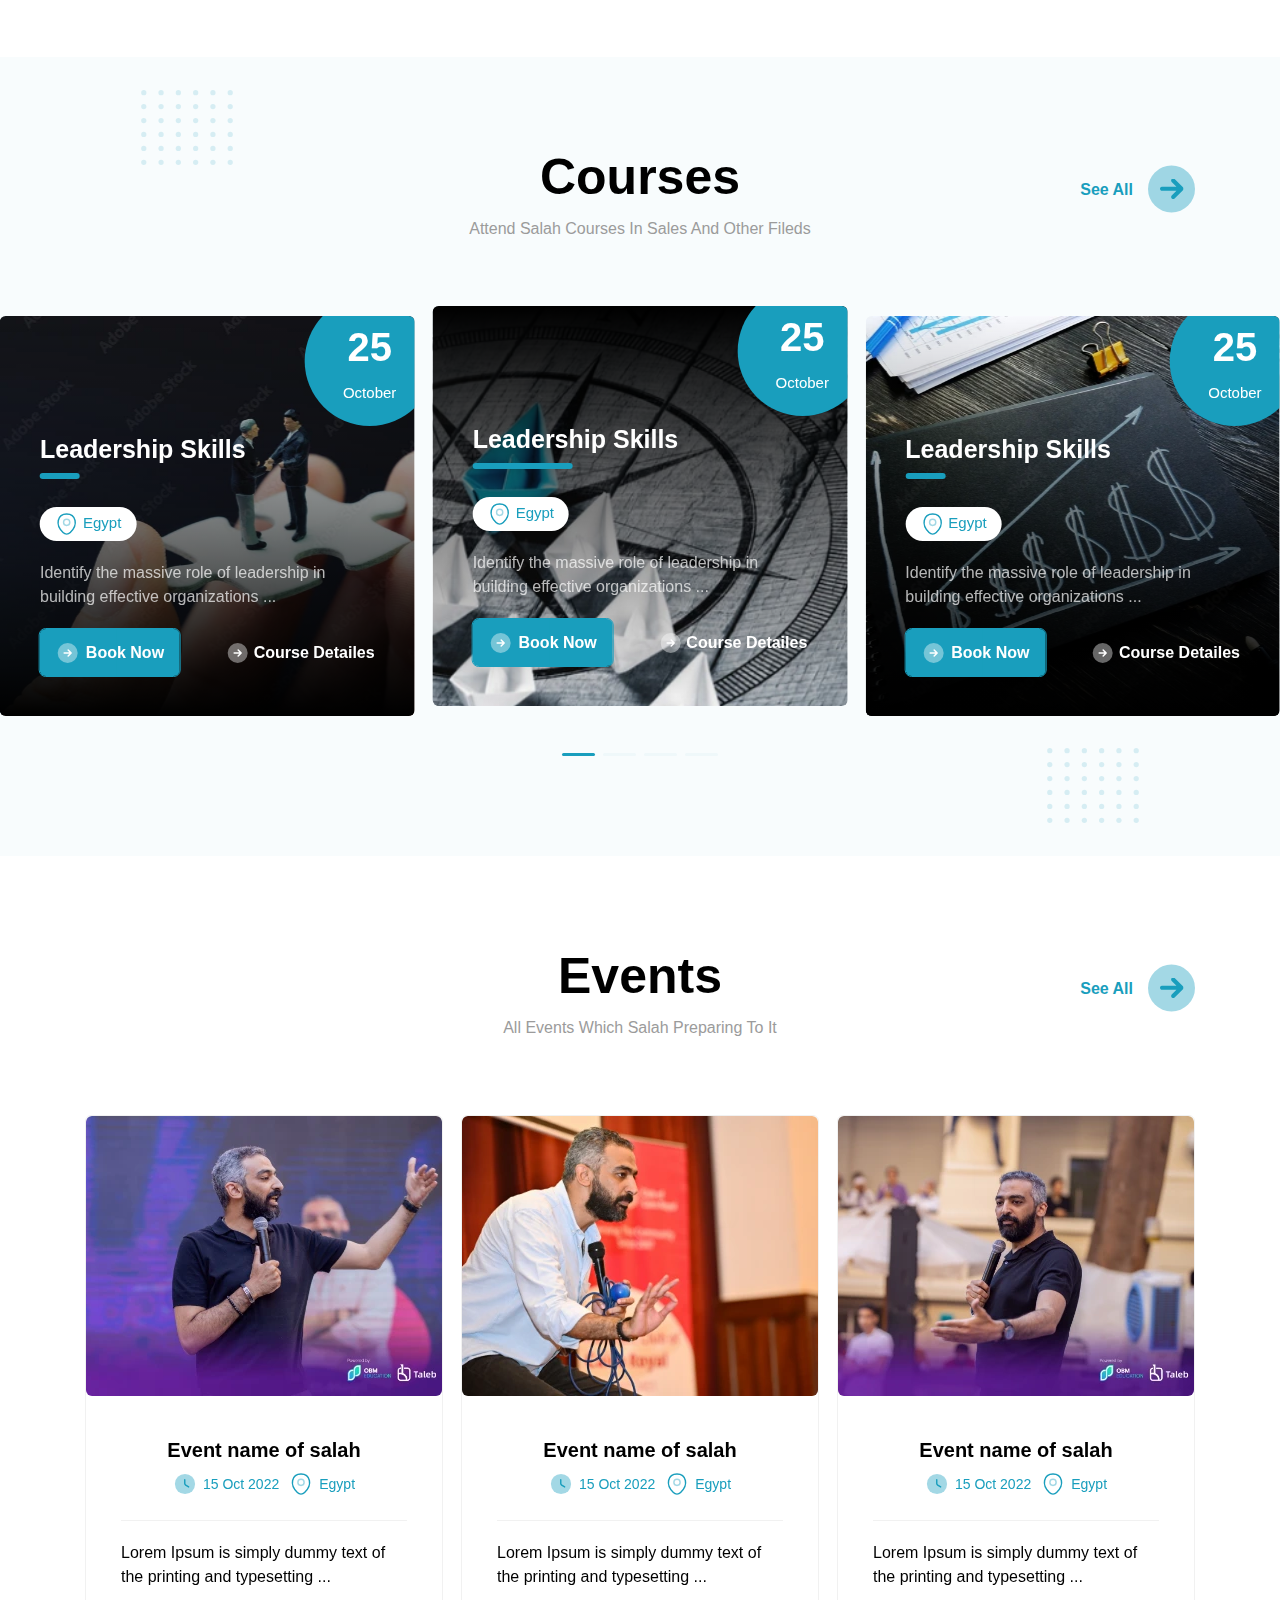
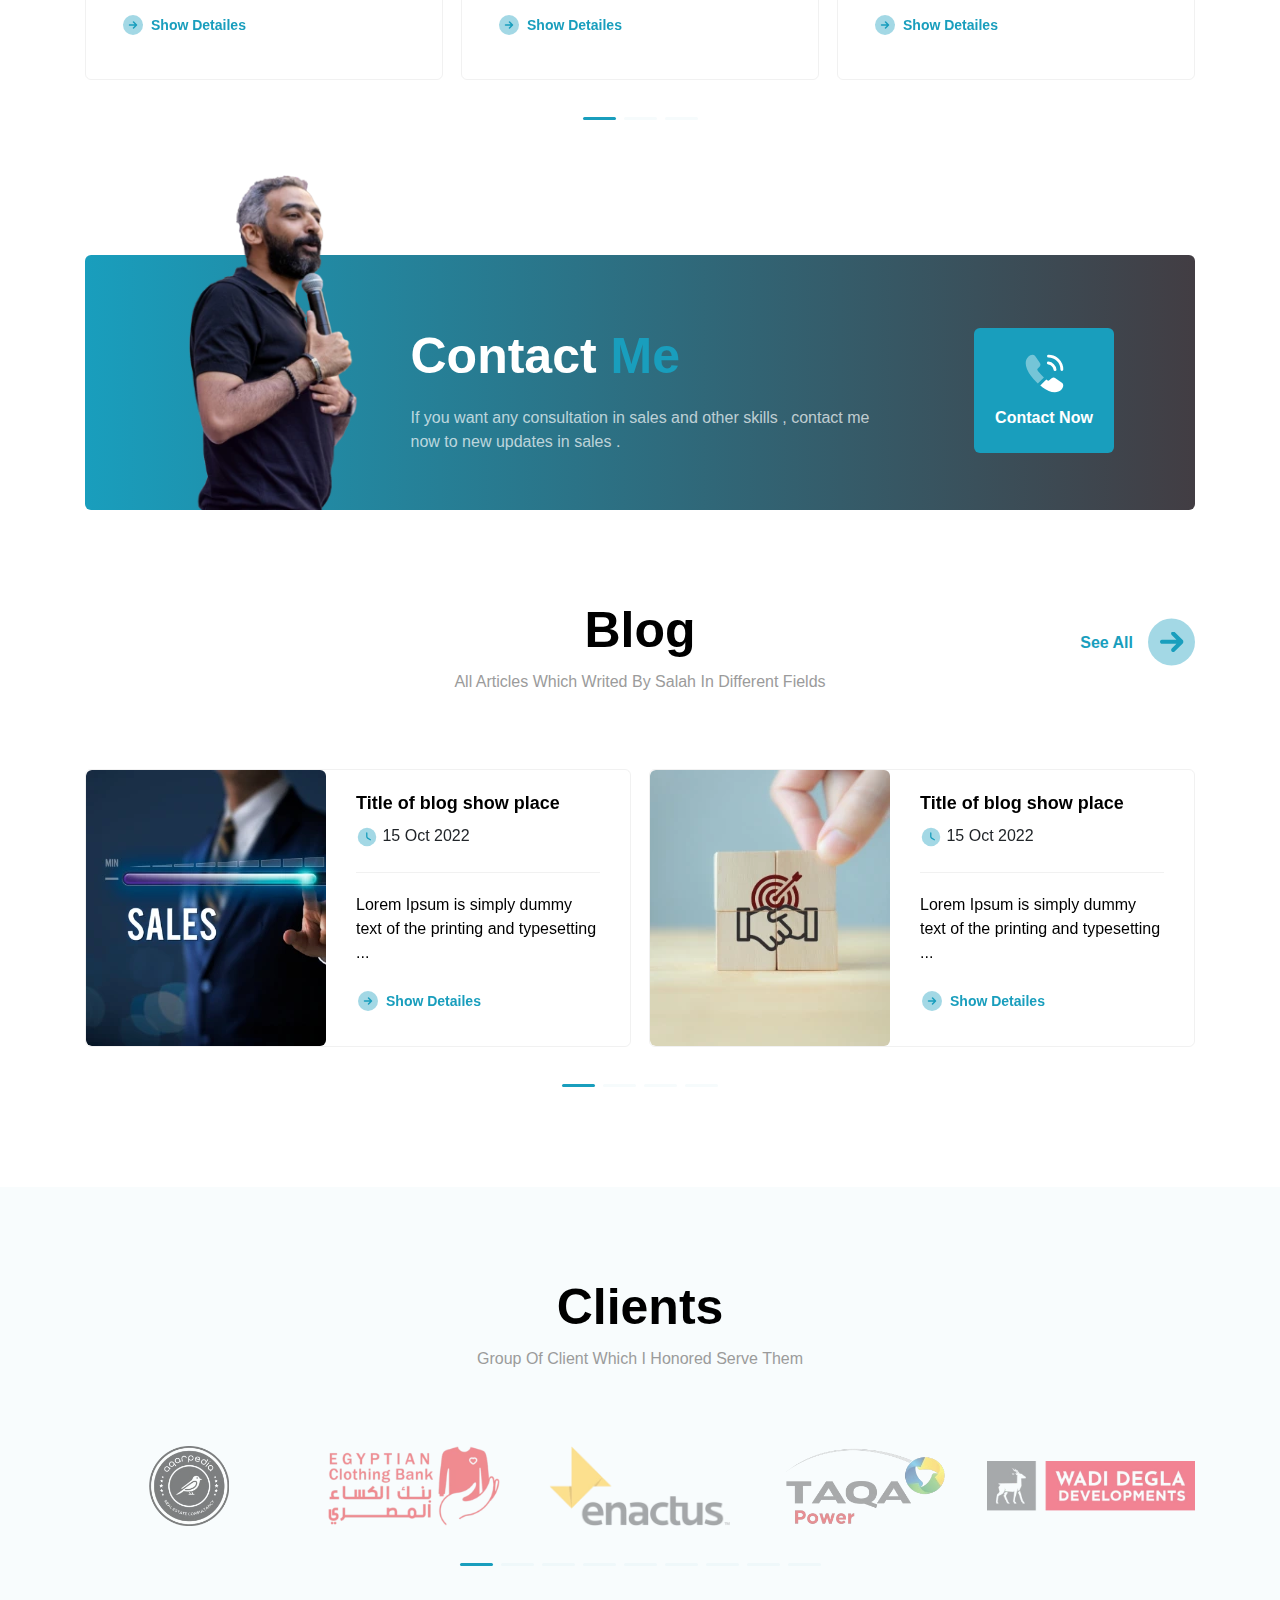
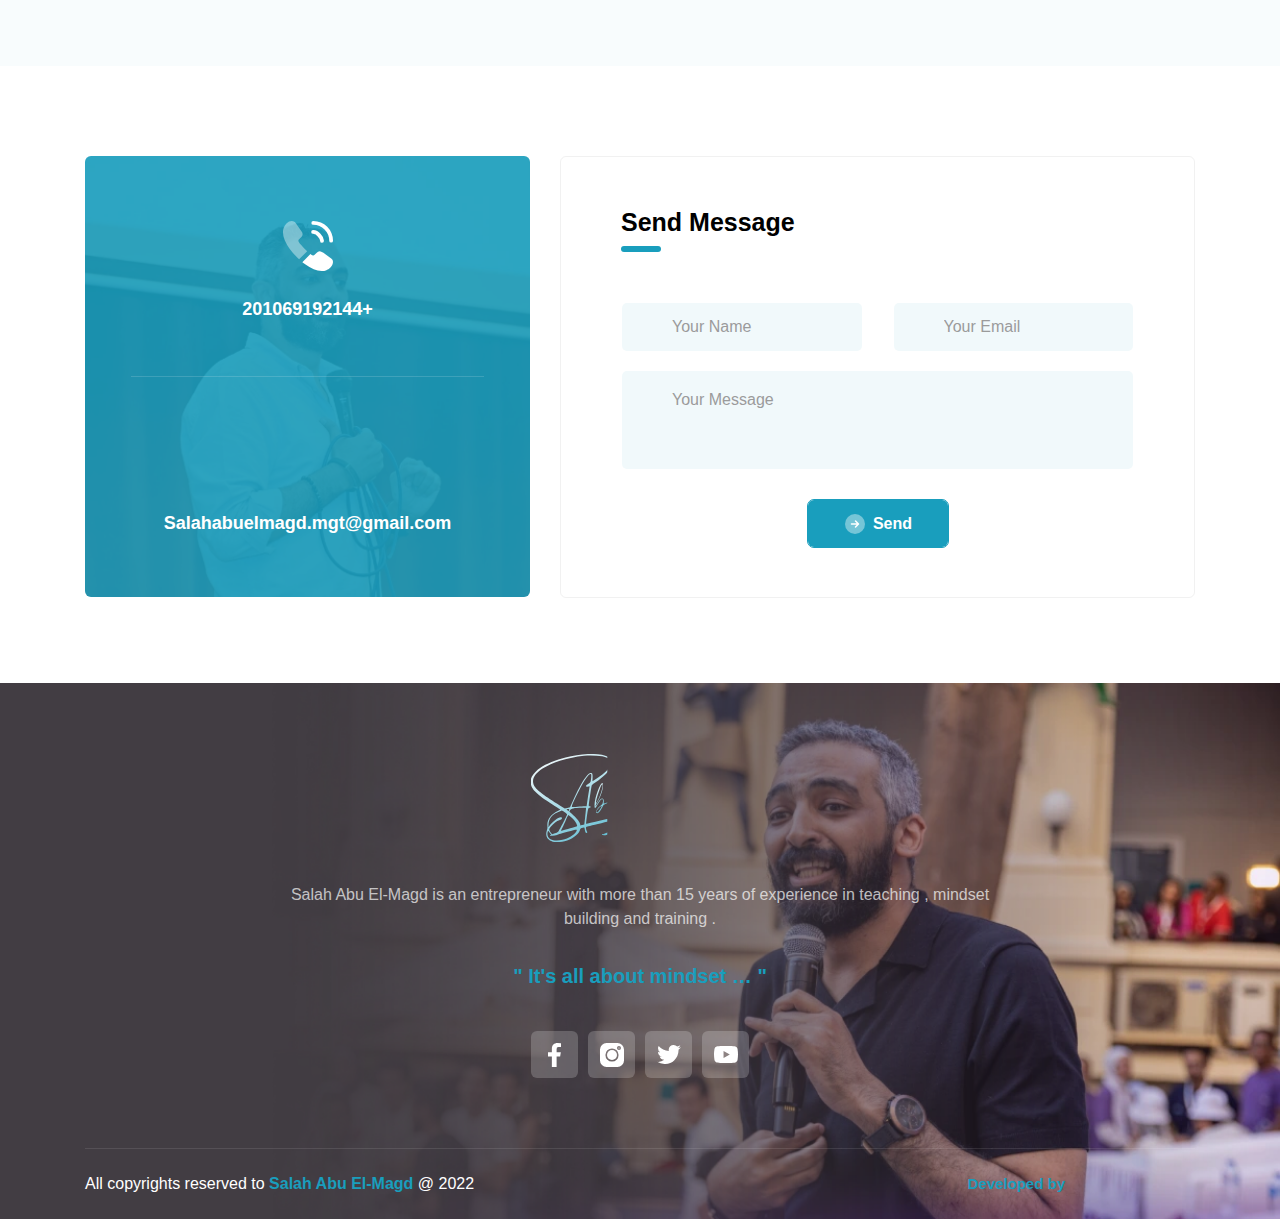
==== commit 1fc2f9a0: "edit data" ====
--- a/index.html
+++ b/index.html
@@ -741,7 +741,7 @@
                     </p>
                   </div>
 
-                  <a href="#" class="contact-phone">
+                  <a href="#contact" class="contact-phone">
                     <img src="assets/images/icons/call.svg" loading="lazy" alt="" />
 
                     <span>
@@ -995,7 +995,7 @@
         </div>
       </section>
 
-      <section class="contact-us general-section">
+      <section class="contact-us general-section" id="contact">
         <div class="container">
           <div class="row">
             <div class="col-lg-5 col-12 mb-3">
